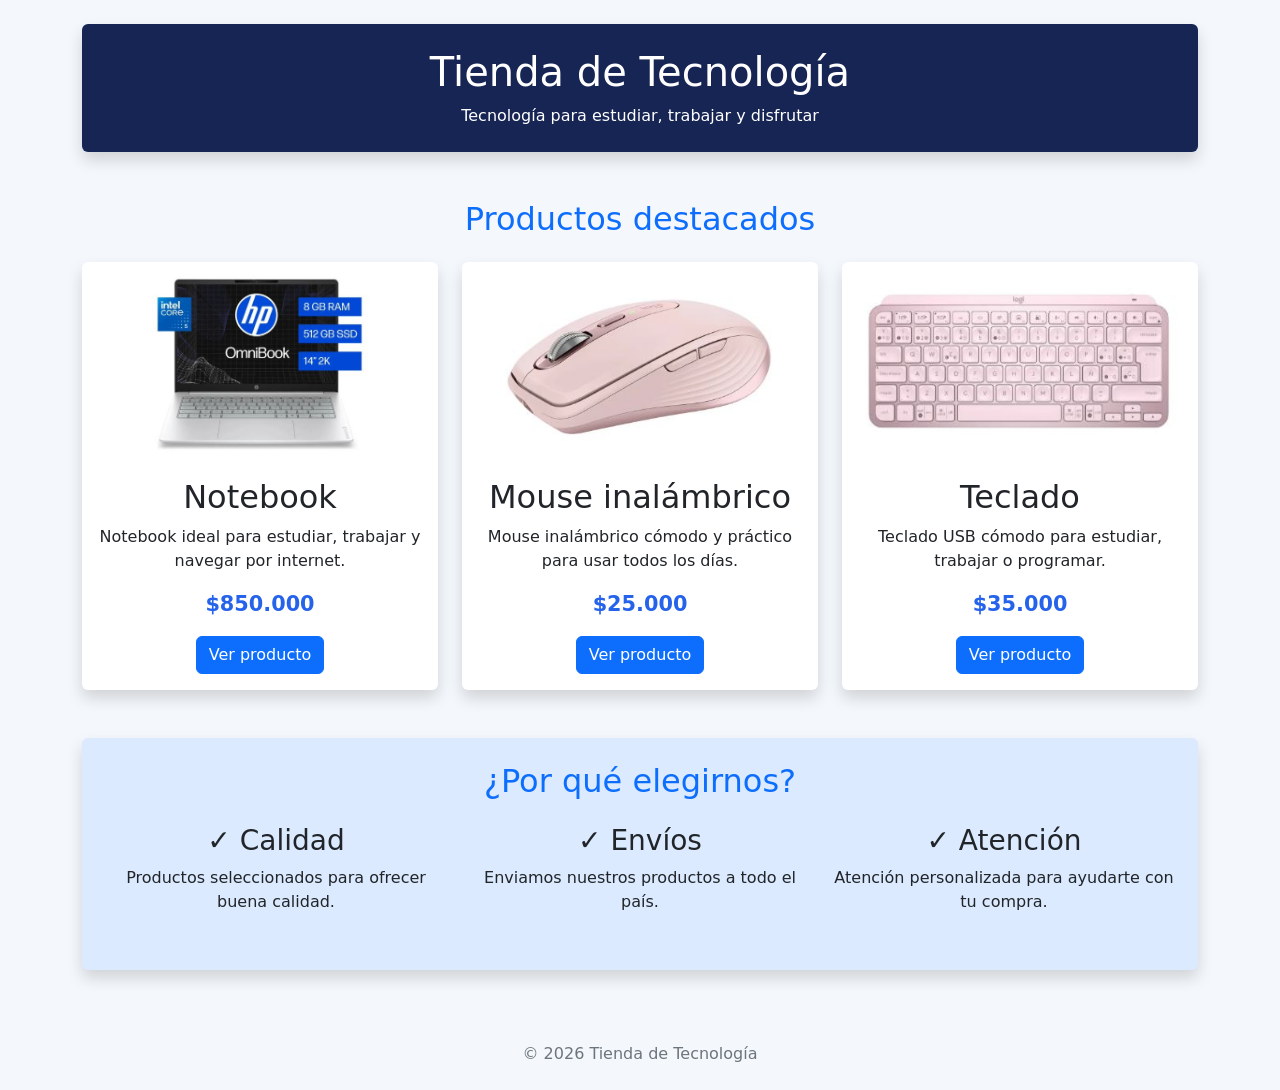
==== index.html @ 1e8025f2 "Actualizo diseño y productos" ====
<!doctype html>
<html lang="es">

<head>
  <meta charset="utf-8">
  <meta name="viewport" content="width=device-width, initial-scale=1">

  <title>Tienda de Tecnología</title>

  <!-- Bootstrap -->
  <link
    href="https://cdn.jsdelivr.net/npm/bootstrap@5.3.8/dist/css/bootstrap.min.css"
    rel="stylesheet"
    integrity="sha384-sRIl4kxILFvY47J16cr9ZwB07vP4J8+LH7qKQnuqkuIAvNWLzeN8tE5YBujZqJLB"
    crossorigin="anonymous"
  >

  <style>
    /* Fondo general */
    body {
      background-color: #f4f7fb;
    }

    /* Encabezado */
    .encabezado {
      background-color: #172554;
    }

    /* Tarjetas */
    .card {
      border: none;
      transition: transform 0.2s;
    }

    .card:hover {
      transform: translateY(-5px);
    }

    /* Imágenes */
    .card-img-top {
      height: 200px;
      object-fit: contain;
      padding: 10px;
    }

    /* Precios */
    .precio {
      color: #2563eb;
      font-size: 1.3rem;
      font-weight: bold;
    }

    /* Sección de beneficios */
    .beneficios {
      background-color: #dbeafe;
    }
  </style>
</head>

<body>

  <!-- ENCABEZADO -->
  <div class="container mt-4">
    <header class="encabezado text-white text-center py-4 rounded shadow">

      <h1>Tienda de Tecnología</h1>

      <p class="mb-0">
        Tecnología para estudiar, trabajar y disfrutar
      </p>

    </header>
  </div>


  <!-- PRODUCTOS -->
  <div class="container">

    <h2 class="text-center text-primary mt-5 mb-4">
      Productos destacados
    </h2>

    <div class="row g-4 mb-5">

      <!-- PRODUCTO 1 -->
      <div class="col-sm-12 col-md-4">

        <div class="card shadow h-100">

          <img
            src="./img/notebook.JPG"
            class="card-img-top"
            alt="Notebook"
          >

          <div class="card-body d-flex flex-column">

            <h2 class="card-title text-center">
              Notebook
            </h2>

            <p class="card-text text-center">
              Notebook ideal para estudiar, trabajar y navegar por internet.
            </p>

            <p class="precio text-center">
              $850.000
            </p>

            <div class="text-center mt-auto">
              <button class="btn btn-primary">
                Ver producto
              </button>
            </div>

          </div>
        </div>

      </div>


      <!-- PRODUCTO 2 -->
      <div class="col-sm-12 col-md-4">

        <div class="card shadow h-100">

          <img
            src="./img/mouse.JPG"
            class="card-img-top"
            alt="Mouse inalámbrico"
          >

          <div class="card-body d-flex flex-column">

            <h2 class="card-title text-center">
              Mouse inalámbrico
            </h2>

            <p class="card-text text-center">
              Mouse inalámbrico cómodo y práctico para usar todos los días.
            </p>

            <p class="precio text-center">
              $25.000
            </p>

            <div class="text-center mt-auto">
              <button class="btn btn-primary">
                Ver producto
              </button>
            </div>

          </div>
        </div>

      </div>


      <!-- PRODUCTO 3 -->
      <div class="col-sm-12 col-md-4">

        <div class="card shadow h-100">

          <img
            src="./img/teclado.JPG"
            class="card-img-top"
            alt="Teclado"
          >

          <div class="card-body d-flex flex-column">

            <h2 class="card-title text-center">
              Teclado
            </h2>

            <p class="card-text text-center">
              Teclado USB cómodo para estudiar, trabajar o programar.
            </p>

            <p class="precio text-center">
              $35.000
            </p>

            <div class="text-center mt-auto">
              <button class="btn btn-primary">
                Ver producto
              </button>
            </div>

          </div>
        </div>

      </div>

    </div>


    <!-- BENEFICIOS -->
    <section class="beneficios rounded shadow p-4 mb-5">

      <h2 class="text-center text-primary mb-4">
        ¿Por qué elegirnos?
      </h2>

      <div class="row text-center">

        <div class="col-md-4 mb-3">

          <h3>✓ Calidad</h3>

          <p>
            Productos seleccionados para ofrecer buena calidad.
          </p>

        </div>


        <div class="col-md-4 mb-3">

          <h3>✓ Envíos</h3>

          <p>
            Enviamos nuestros productos a todo el país.
          </p>

        </div>


        <div class="col-md-4 mb-3">

          <h3>✓ Atención</h3>

          <p>
            Atención personalizada para ayudarte con tu compra.
          </p>

        </div>

      </div>

    </section>


    <!-- PIE DE PÁGINA -->
    <footer class="text-center text-secondary py-4">

      <p class="mb-0">
        © 2026 Tienda de Tecnología
      </p>

    </footer>

  </div>


  <!-- Bootstrap JavaScript -->
  <script
    src="https://cdn.jsdelivr.net/npm/bootstrap@5.3.8/dist/js/bootstrap.bundle.min.js"
    integrity="sha384-FKyoEForCGlyvwxH9JcYn3nv7wiPvz6cQbITxI"
    crossorigin="anonymous"
  ></script>

</body>

</html>
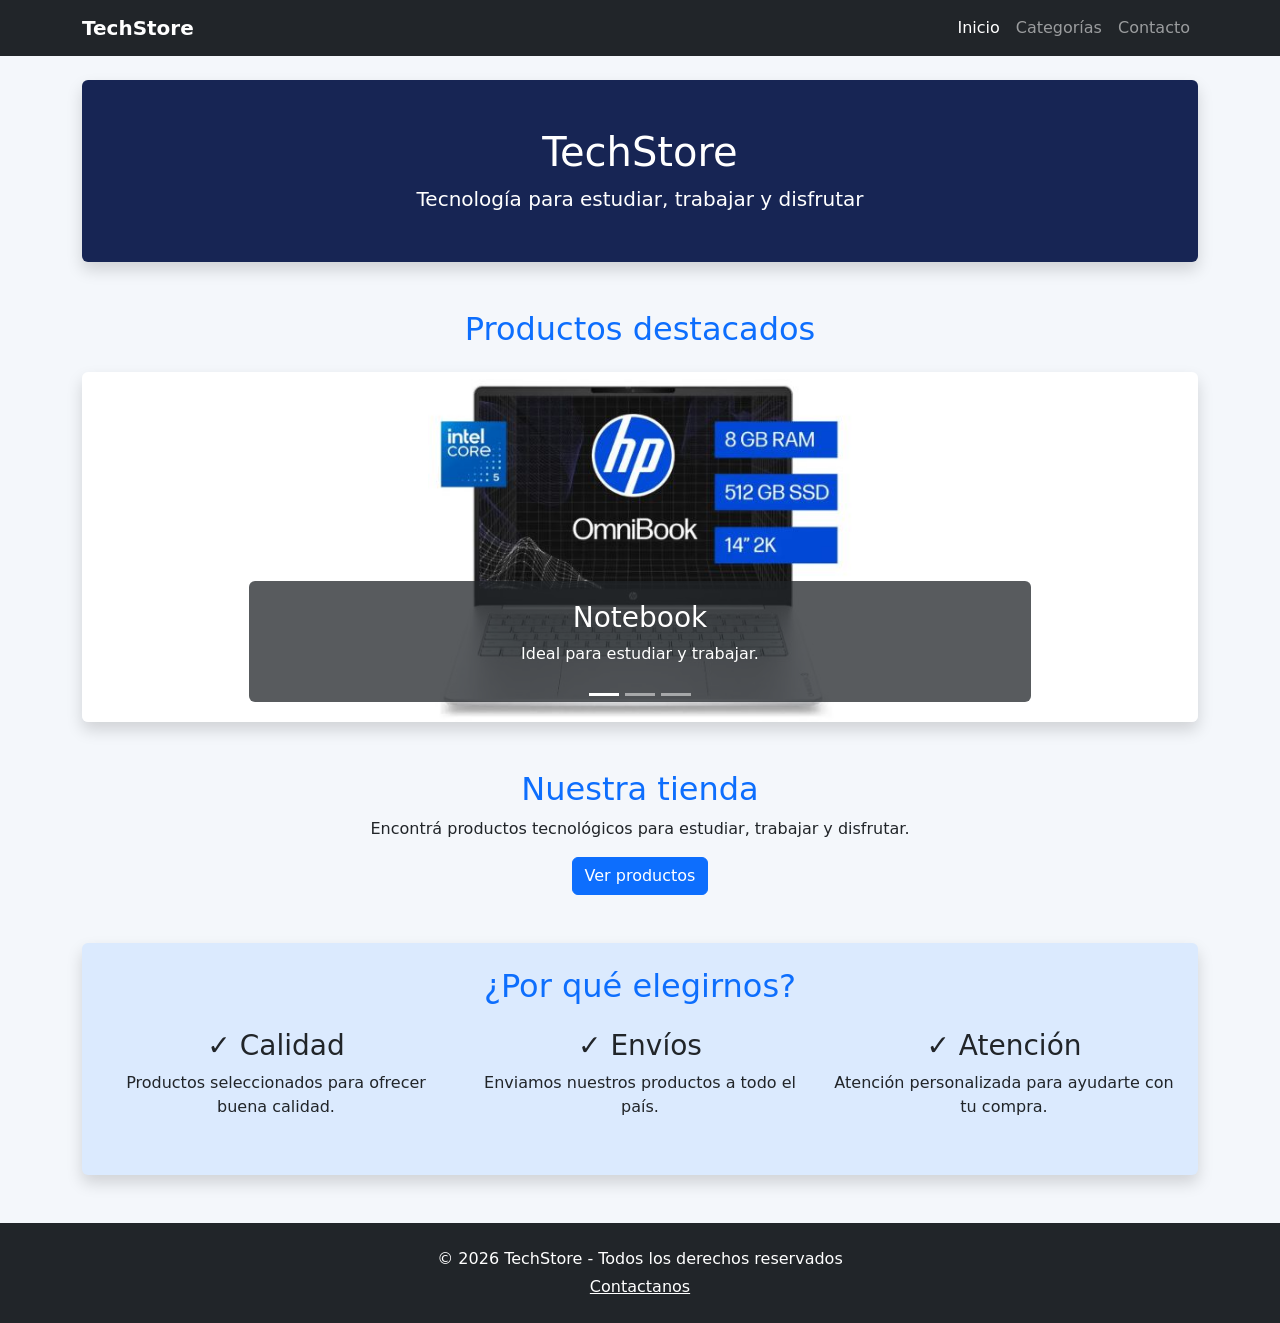
==== commit 61530fde: "Agrego paginas y funcionalidades Bootstrap" ====
--- a/index.html
+++ b/index.html
@@ -11,22 +11,17 @@
   <link
     href="https://cdn.jsdelivr.net/npm/bootstrap@5.3.8/dist/css/bootstrap.min.css"
     rel="stylesheet"
-    integrity="sha384-sRIl4kxILFvY47J16cr9ZwB07vP4J8+LH7qKQnuqkuIAvNWLzeN8tE5YBujZqJLB"
-    crossorigin="anonymous"
   >
 
   <style>
-    /* Fondo general */
     body {
       background-color: #f4f7fb;
     }
 
-    /* Encabezado */
     .encabezado {
       background-color: #172554;
     }
 
-    /* Tarjetas */
     .card {
       border: none;
       transition: transform 0.2s;
@@ -36,166 +31,259 @@
       transform: translateY(-5px);
     }
 
-    /* Imágenes */
     .card-img-top {
       height: 200px;
       object-fit: contain;
       padding: 10px;
     }
 
-    /* Precios */
     .precio {
       color: #2563eb;
       font-size: 1.3rem;
       font-weight: bold;
     }
 
-    /* Sección de beneficios */
     .beneficios {
       background-color: #dbeafe;
     }
+
+    .carousel-item img {
+      height: 350px;
+      object-fit: contain;
+      background-color: white;
+    }
   </style>
 </head>
 
 <body>
 
+  <!-- MENÚ DE NAVEGACIÓN -->
+  <nav class="navbar navbar-expand-lg navbar-dark bg-dark">
+    <div class="container">
+
+      <a class="navbar-brand fw-bold" href="index.html">
+        TechStore
+      </a>
+
+      <button
+        class="navbar-toggler"
+        type="button"
+        data-bs-toggle="collapse"
+        data-bs-target="#menu"
+        aria-controls="menu"
+        aria-expanded="false"
+        aria-label="Abrir menú"
+      >
+        <span class="navbar-toggler-icon"></span>
+      </button>
+
+      <div class="collapse navbar-collapse" id="menu">
+
+        <ul class="navbar-nav ms-auto">
+
+          <li class="nav-item">
+            <a class="nav-link active" href="index.html">
+              Inicio
+            </a>
+          </li>
+
+          <li class="nav-item">
+            <a class="nav-link" href="categorias.html">
+              Categorías
+            </a>
+          </li>
+
+          <li class="nav-item">
+            <a class="nav-link" href="contacto.html">
+              Contacto
+            </a>
+          </li>
+
+        </ul>
+
+      </div>
+    </div>
+  </nav>
+
+
   <!-- ENCABEZADO -->
   <div class="container mt-4">
-    <header class="encabezado text-white text-center py-4 rounded shadow">
-
-      <h1>Tienda de Tecnología</h1>
-
-      <p class="mb-0">
+
+    <header class="encabezado text-white text-center py-5 rounded shadow">
+
+      <h1>TechStore</h1>
+
+      <p class="mb-0 fs-5">
         Tecnología para estudiar, trabajar y disfrutar
       </p>
 
     </header>
+
   </div>
 
 
-  <!-- PRODUCTOS -->
-  <div class="container">
-
-    <h2 class="text-center text-primary mt-5 mb-4">
+  <!-- CARRUSEL -->
+  <div class="container mt-5">
+
+    <h2 class="text-center text-primary mb-4">
       Productos destacados
     </h2>
 
-    <div class="row g-4 mb-5">
-
-      <!-- PRODUCTO 1 -->
-      <div class="col-sm-12 col-md-4">
-
-        <div class="card shadow h-100">
+    <div
+      id="productosCarrusel"
+      class="carousel slide shadow rounded overflow-hidden"
+      data-bs-ride="carousel"
+    >
+
+      <!-- INDICADORES -->
+      <div class="carousel-indicators">
+
+        <button
+          type="button"
+          data-bs-target="#productosCarrusel"
+          data-bs-slide-to="0"
+          class="active"
+          aria-current="true"
+          aria-label="Producto 1"
+        ></button>
+
+        <button
+          type="button"
+          data-bs-target="#productosCarrusel"
+          data-bs-slide-to="1"
+          aria-label="Producto 2"
+        ></button>
+
+        <button
+          type="button"
+          data-bs-target="#productosCarrusel"
+          data-bs-slide-to="2"
+          aria-label="Producto 3"
+        ></button>
+
+      </div>
+
+
+      <!-- PRODUCTOS DEL CARRUSEL -->
+      <div class="carousel-inner">
+
+        <div class="carousel-item active">
 
           <img
             src="./img/notebook.JPG"
-            class="card-img-top"
+            class="d-block w-100"
             alt="Notebook"
           >
 
-          <div class="card-body d-flex flex-column">
-
-            <h2 class="card-title text-center">
-              Notebook
-            </h2>
-
-            <p class="card-text text-center">
-              Notebook ideal para estudiar, trabajar y navegar por internet.
-            </p>
-
-            <p class="precio text-center">
-              $850.000
-            </p>
-
-            <div class="text-center mt-auto">
-              <button class="btn btn-primary">
-                Ver producto
-              </button>
-            </div>
-
+          <div class="carousel-caption d-none d-md-block bg-dark bg-opacity-75 rounded">
+            <h3>Notebook</h3>
+            <p>Ideal para estudiar y trabajar.</p>
           </div>
-        </div>
-
-      </div>
-
-
-      <!-- PRODUCTO 2 -->
-      <div class="col-sm-12 col-md-4">
-
-        <div class="card shadow h-100">
+
+        </div>
+
+
+        <div class="carousel-item">
 
           <img
             src="./img/mouse.JPG"
-            class="card-img-top"
+            class="d-block w-100"
             alt="Mouse inalámbrico"
           >
 
-          <div class="card-body d-flex flex-column">
-
-            <h2 class="card-title text-center">
-              Mouse inalámbrico
-            </h2>
-
-            <p class="card-text text-center">
-              Mouse inalámbrico cómodo y práctico para usar todos los días.
-            </p>
-
-            <p class="precio text-center">
-              $25.000
-            </p>
-
-            <div class="text-center mt-auto">
-              <button class="btn btn-primary">
-                Ver producto
-              </button>
-            </div>
-
+          <div class="carousel-caption d-none d-md-block bg-dark bg-opacity-75 rounded">
+            <h3>Mouse inalámbrico</h3>
+            <p>Comodidad para todos los días.</p>
           </div>
-        </div>
-
-      </div>
-
-
-      <!-- PRODUCTO 3 -->
-      <div class="col-sm-12 col-md-4">
-
-        <div class="card shadow h-100">
+
+        </div>
+
+
+        <div class="carousel-item">
 
           <img
             src="./img/teclado.JPG"
-            class="card-img-top"
+            class="d-block w-100"
             alt="Teclado"
           >
 
-          <div class="card-body d-flex flex-column">
-
-            <h2 class="card-title text-center">
-              Teclado
-            </h2>
-
-            <p class="card-text text-center">
-              Teclado USB cómodo para estudiar, trabajar o programar.
-            </p>
-
-            <p class="precio text-center">
-              $35.000
-            </p>
-
-            <div class="text-center mt-auto">
-              <button class="btn btn-primary">
-                Ver producto
-              </button>
-            </div>
-
+          <div class="carousel-caption d-none d-md-block bg-dark bg-opacity-75 rounded">
+            <h3>Teclado</h3>
+            <p>Perfecto para estudiar, trabajar y programar.</p>
           </div>
+
         </div>
 
       </div>
 
+
+      <!-- BOTÓN ANTERIOR -->
+      <button
+        class="carousel-control-prev"
+        type="button"
+        data-bs-target="#productosCarrusel"
+        data-bs-slide="prev"
+      >
+
+        <span class="carousel-control-prev-icon"></span>
+
+        <span class="visually-hidden">
+          Anterior
+        </span>
+
+      </button>
+
+
+      <!-- BOTÓN SIGUIENTE -->
+      <button
+        class="carousel-control-next"
+        type="button"
+        data-bs-target="#productosCarrusel"
+        data-bs-slide="next"
+      >
+
+        <span class="carousel-control-next-icon"></span>
+
+        <span class="visually-hidden">
+          Siguiente
+        </span>
+
+      </button>
+
     </div>
 
-
-    <!-- BENEFICIOS -->
+  </div>
+
+
+  <!-- PRESENTACIÓN -->
+  <div class="container mt-5">
+
+    <div class="text-center">
+
+      <h2 class="text-primary">
+        Nuestra tienda
+      </h2>
+
+      <p>
+        Encontrá productos tecnológicos para estudiar,
+        trabajar y disfrutar.
+      </p>
+
+      <a
+        href="categorias.html"
+        class="btn btn-primary"
+      >
+        Ver productos
+      </a>
+
+    </div>
+
+  </div>
+
+
+  <!-- BENEFICIOS -->
+  <div class="container mt-5">
+
     <section class="beneficios rounded shadow p-4 mb-5">
 
       <h2 class="text-center text-primary mb-4">
@@ -240,24 +328,28 @@
 
     </section>
 
-
-    <!-- PIE DE PÁGINA -->
-    <footer class="text-center text-secondary py-4">
-
-      <p class="mb-0">
-        © 2026 Tienda de Tecnología
-      </p>
-
-    </footer>
-
   </div>
+
+
+  <!-- FOOTER -->
+  <footer class="bg-dark text-white text-center py-4">
+
+    <p class="mb-1">
+      © 2026 TechStore - Todos los derechos reservados
+    </p>
+
+    <p class="mb-0">
+      <a href="contacto.html" class="text-white">
+        Contactanos
+      </a>
+    </p>
+
+  </footer>
 
 
   <!-- Bootstrap JavaScript -->
   <script
     src="https://cdn.jsdelivr.net/npm/bootstrap@5.3.8/dist/js/bootstrap.bundle.min.js"
-    integrity="sha384-FKyoEForCGlyvwxH9JcYn3nv7wiPvz6cQbITxI"
-    crossorigin="anonymous"
   ></script>
 
 </body>
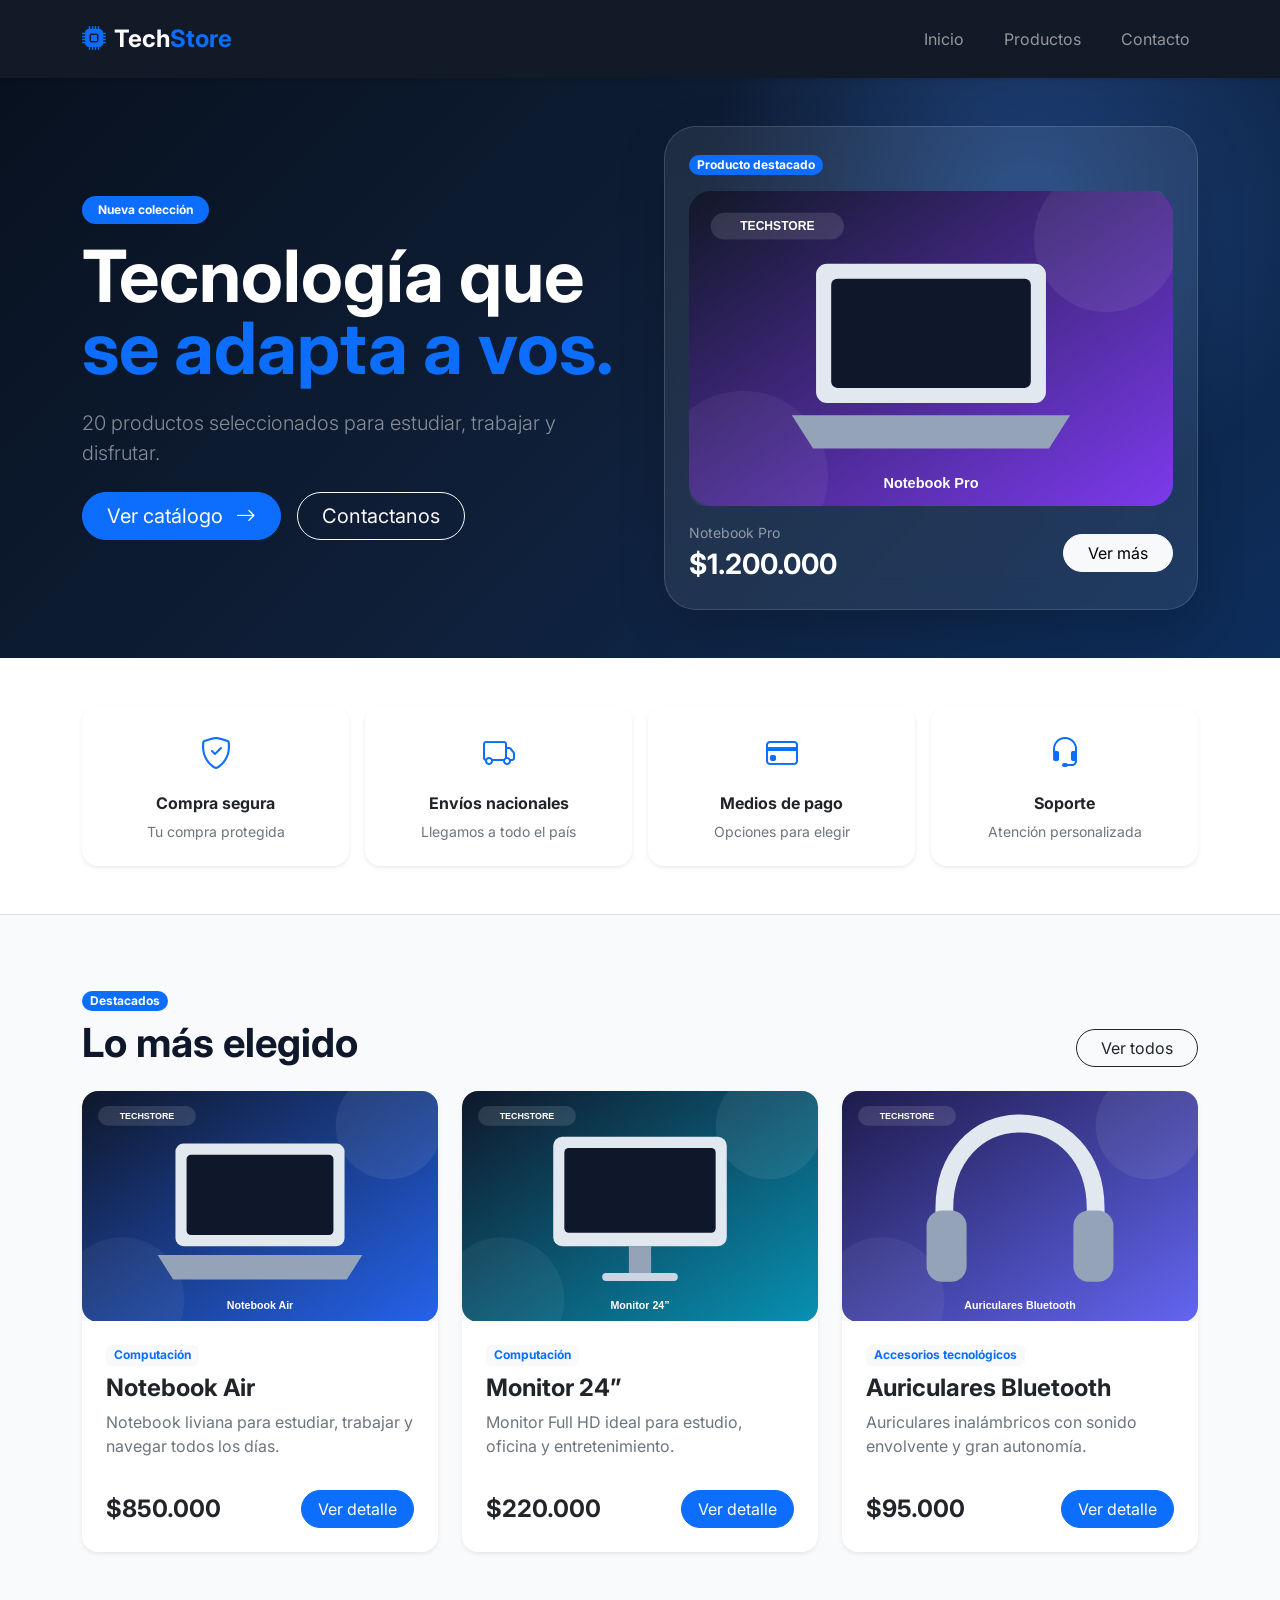
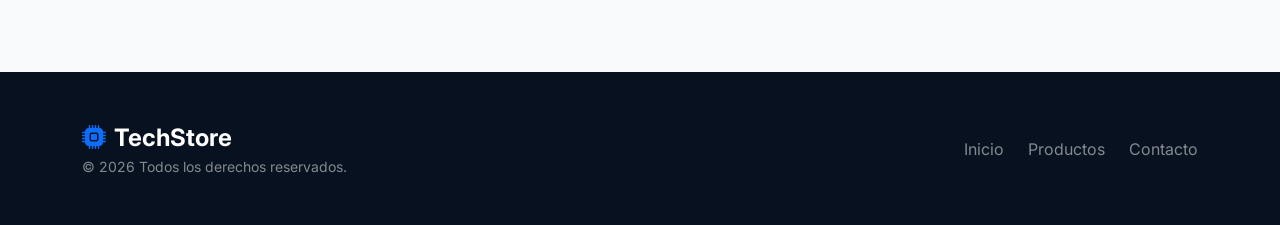
==== commit 2e715cc6: "refactor: modificación completa de estetica" ====
--- a/index.html
+++ b/index.html
@@ -1,357 +1,154 @@
 <!doctype html>
 <html lang="es">
+<head>
+<meta charset="utf-8">
+<meta name="viewport" content="width=device-width, initial-scale=1">
+<title>TechStore - Inicio</title>
 
-<head>
-  <meta charset="utf-8">
-  <meta name="viewport" content="width=device-width, initial-scale=1">
+<link href="https://cdn.jsdelivr.net/npm/bootstrap@5.3.8/dist/css/bootstrap.min.css" rel="stylesheet">
+<link rel="stylesheet" href="https://cdn.jsdelivr.net/npm/bootstrap-icons@1.11.3/font/bootstrap-icons.min.css">
+<link rel="preconnect" href="https://fonts.googleapis.com">
+<link rel="preconnect" href="https://fonts.gstatic.com" crossorigin>
+<link href="https://fonts.googleapis.com/css2?family=Inter:wght@400;500;600;700;800&display=swap" rel="stylesheet">
+<link rel="stylesheet" href="styles.css">
 
-  <title>Tienda de Tecnología</title>
-
-  <!-- Bootstrap -->
-  <link
-    href="https://cdn.jsdelivr.net/npm/bootstrap@5.3.8/dist/css/bootstrap.min.css"
-    rel="stylesheet"
-  >
-
-  <style>
-    body {
-      background-color: #f4f7fb;
-    }
-
-    .encabezado {
-      background-color: #172554;
-    }
-
-    .card {
-      border: none;
-      transition: transform 0.2s;
-    }
-
-    .card:hover {
-      transform: translateY(-5px);
-    }
-
-    .card-img-top {
-      height: 200px;
-      object-fit: contain;
-      padding: 10px;
-    }
-
-    .precio {
-      color: #2563eb;
-      font-size: 1.3rem;
-      font-weight: bold;
-    }
-
-    .beneficios {
-      background-color: #dbeafe;
-    }
-
-    .carousel-item img {
-      height: 350px;
-      object-fit: contain;
-      background-color: white;
-    }
-  </style>
 </head>
-
 <body>
 
-  <!-- MENÚ DE NAVEGACIÓN -->
-  <nav class="navbar navbar-expand-lg navbar-dark bg-dark">
-    <div class="container">
+<nav class="navbar navbar-expand-lg navbar-dark navbar-tech py-3 sticky-top shadow-sm">
+  <div class="container">
+    <a class="navbar-brand fw-bold fs-4" href="index.html"><i class="bi bi-cpu-fill me-2 text-primary"></i>Tech<span class="text-primary">Store</span></a>
+    <button class="navbar-toggler" type="button" data-bs-toggle="collapse" data-bs-target="#menu"><span class="navbar-toggler-icon"></span></button>
+    <div class="collapse navbar-collapse" id="menu">
+      <ul class="navbar-nav ms-auto align-items-lg-center gap-lg-4">
+        <li class="nav-item"><a class="nav-link" href="index.html">Inicio</a></li>
+        <li class="nav-item"><a class="nav-link" href="categorias.html">Productos</a></li>
+        <li class="nav-item"><a class="nav-link" href="contacto.html">Contacto</a></li>
+      </ul>
+    </div>
+  </div>
+</nav>
 
-      <a class="navbar-brand fw-bold" href="index.html">
-        TechStore
-      </a>
-
-      <button
-        class="navbar-toggler"
-        type="button"
-        data-bs-toggle="collapse"
-        data-bs-target="#menu"
-        aria-controls="menu"
-        aria-expanded="false"
-        aria-label="Abrir menú"
-      >
-        <span class="navbar-toggler-icon"></span>
-      </button>
-
-      <div class="collapse navbar-collapse" id="menu">
-
-        <ul class="navbar-nav ms-auto">
-
-          <li class="nav-item">
-            <a class="nav-link active" href="index.html">
-              Inicio
-            </a>
-          </li>
-
-          <li class="nav-item">
-            <a class="nav-link" href="categorias.html">
-              Categorías
-            </a>
-          </li>
-
-          <li class="nav-item">
-            <a class="nav-link" href="contacto.html">
-              Contacto
-            </a>
-          </li>
-
-        </ul>
-
+<header class="hero-tech text-white d-flex align-items-center">
+  <div class="container py-5">
+    <div class="row align-items-center g-5">
+      <div class="col-lg-6">
+        <span class="badge text-bg-primary rounded-pill px-3 py-2 mb-3">Nueva colección</span>
+        <h1 class="display-2 fw-bold lh-1 mb-4">Tecnología que <span class="text-primary">se adapta a vos.</span></h1>
+        <p class="lead text-white-50 mb-4">20 productos seleccionados para estudiar, trabajar y disfrutar.</p>
+        <div class="d-flex flex-wrap gap-3">
+          <a href="categorias.html" class="btn btn-primary btn-lg rounded-pill px-4">Ver catálogo <i class="bi bi-arrow-right ms-2"></i></a>
+          <a href="contacto.html" class="btn btn-outline-light btn-lg rounded-pill px-4">Contactanos</a>
+        </div>
+      </div>
+      <div class="col-lg-6">
+        <div class="hero-product rounded-5 p-4 shadow-lg">
+          <span class="badge text-bg-primary rounded-pill mb-3">Producto destacado</span>
+          <img src="./img/notebook-pro.svg" class="img-fluid rounded-4" alt="Notebook Pro">
+          <div class="d-flex justify-content-between align-items-center mt-3">
+            <div>
+              <div class="text-white-50 small">Notebook Pro</div>
+              <div class="fs-3 fw-bold">$1.200.000</div>
+            </div>
+            <a href="categorias.html" class="btn btn-light rounded-pill px-4">Ver más</a>
+          </div>
+        </div>
       </div>
     </div>
-  </nav>
+  </div>
+</header>
+
+<main>
+<section class="bg-white py-5 border-bottom">
+  <div class="container">
+    <div class="row g-3 text-center">
+      <div class="col-6 col-lg-3"><div class="card border-0 shadow-sm rounded-4 h-100"><div class="card-body py-4"><i class="bi bi-shield-check fs-2 text-primary"></i><h2 class="h6 fw-bold mt-3">Compra segura</h2><p class="small text-secondary mb-0">Tu compra protegida</p></div></div></div>
+      <div class="col-6 col-lg-3"><div class="card border-0 shadow-sm rounded-4 h-100"><div class="card-body py-4"><i class="bi bi-truck fs-2 text-primary"></i><h2 class="h6 fw-bold mt-3">Envíos nacionales</h2><p class="small text-secondary mb-0">Llegamos a todo el país</p></div></div></div>
+      <div class="col-6 col-lg-3"><div class="card border-0 shadow-sm rounded-4 h-100"><div class="card-body py-4"><i class="bi bi-credit-card fs-2 text-primary"></i><h2 class="h6 fw-bold mt-3">Medios de pago</h2><p class="small text-secondary mb-0">Opciones para elegir</p></div></div></div>
+      <div class="col-6 col-lg-3"><div class="card border-0 shadow-sm rounded-4 h-100"><div class="card-body py-4"><i class="bi bi-headset fs-2 text-primary"></i><h2 class="h6 fw-bold mt-3">Soporte</h2><p class="small text-secondary mb-0">Atención personalizada</p></div></div></div>
+    </div>
+  </div>
+</section>
+
+<section class="py-5">
+  <div class="container py-4">
+    <div class="d-flex justify-content-between align-items-end flex-wrap gap-3 mb-4">
+      <div><span class="badge text-bg-primary rounded-pill mb-2">Destacados</span><h2 class="display-6 fw-bold mb-0">Lo más elegido</h2></div>
+      <a href="categorias.html" class="btn btn-outline-dark rounded-pill px-4">Ver todos</a>
+    </div>
+    <div class="row g-4">
+      
+<div class="col-md-6 col-xl-4">
+  <article class="card product-card h-100 border-0 shadow-sm rounded-4 overflow-hidden">
+    <img src="./img/notebook-air.svg" class="card-img-top bg-light" alt="Notebook Air">
+    <div class="card-body d-flex flex-column p-4">
+      <span class="badge text-bg-light text-primary align-self-start mb-2">Computación</span>
+      <h3 class="h4 fw-bold">Notebook Air</h3>
+      <p class="text-secondary">Notebook liviana para estudiar, trabajar y navegar todos los días.</p>
+      <div class="d-flex justify-content-between align-items-center mt-auto pt-3">
+        <span class="fs-4 fw-bold">$850.000</span>
+        <button class="btn btn-primary rounded-pill px-3"
+          data-bs-toggle="modal" data-bs-target="#modal-notebook-air">
+          Ver detalle
+        </button>
+      </div>
+    </div>
+  </article>
+</div>
+<div class="col-md-6 col-xl-4">
+  <article class="card product-card h-100 border-0 shadow-sm rounded-4 overflow-hidden">
+    <img src="./img/monitor-24.svg" class="card-img-top bg-light" alt="Monitor 24”">
+    <div class="card-body d-flex flex-column p-4">
+      <span class="badge text-bg-light text-primary align-self-start mb-2">Computación</span>
+      <h3 class="h4 fw-bold">Monitor 24”</h3>
+      <p class="text-secondary">Monitor Full HD ideal para estudio, oficina y entretenimiento.</p>
+      <div class="d-flex justify-content-between align-items-center mt-auto pt-3">
+        <span class="fs-4 fw-bold">$220.000</span>
+        <button class="btn btn-primary rounded-pill px-3"
+          data-bs-toggle="modal" data-bs-target="#modal-monitor-24">
+          Ver detalle
+        </button>
+      </div>
+    </div>
+  </article>
+</div>
+<div class="col-md-6 col-xl-4">
+  <article class="card product-card h-100 border-0 shadow-sm rounded-4 overflow-hidden">
+    <img src="./img/headphones-bt.svg" class="card-img-top bg-light" alt="Auriculares Bluetooth">
+    <div class="card-body d-flex flex-column p-4">
+      <span class="badge text-bg-light text-primary align-self-start mb-2">Accesorios tecnológicos</span>
+      <h3 class="h4 fw-bold">Auriculares Bluetooth</h3>
+      <p class="text-secondary">Auriculares inalámbricos con sonido envolvente y gran autonomía.</p>
+      <div class="d-flex justify-content-between align-items-center mt-auto pt-3">
+        <span class="fs-4 fw-bold">$95.000</span>
+        <button class="btn btn-primary rounded-pill px-3"
+          data-bs-toggle="modal" data-bs-target="#modal-auriculares-bluetooth">
+          Ver detalle
+        </button>
+      </div>
+    </div>
+  </article>
+</div>
+    </div>
+  </div>
+</section>
+</main>
 
 
-  <!-- ENCABEZADO -->
-  <div class="container mt-4">
+<footer class="text-white py-5 mt-5">
+  <div class="container d-flex flex-column flex-md-row justify-content-between align-items-md-center gap-3">
+    <div>
+      <div class="fw-bold fs-4"><i class="bi bi-cpu-fill me-2 text-primary"></i>TechStore</div>
+      <div class="text-white-50 small">© 2026 Todos los derechos reservados.</div>
+    </div>
+    <div class="d-flex gap-4">
+      <a href="index.html" class="text-white-50 text-decoration-none">Inicio</a>
+      <a href="categorias.html" class="text-white-50 text-decoration-none">Productos</a>
+      <a href="contacto.html" class="text-white-50 text-decoration-none">Contacto</a>
+    </div>
+  </div>
+</footer>
 
-    <header class="encabezado text-white text-center py-5 rounded shadow">
-
-      <h1>TechStore</h1>
-
-      <p class="mb-0 fs-5">
-        Tecnología para estudiar, trabajar y disfrutar
-      </p>
-
-    </header>
-
-  </div>
-
-
-  <!-- CARRUSEL -->
-  <div class="container mt-5">
-
-    <h2 class="text-center text-primary mb-4">
-      Productos destacados
-    </h2>
-
-    <div
-      id="productosCarrusel"
-      class="carousel slide shadow rounded overflow-hidden"
-      data-bs-ride="carousel"
-    >
-
-      <!-- INDICADORES -->
-      <div class="carousel-indicators">
-
-        <button
-          type="button"
-          data-bs-target="#productosCarrusel"
-          data-bs-slide-to="0"
-          class="active"
-          aria-current="true"
-          aria-label="Producto 1"
-        ></button>
-
-        <button
-          type="button"
-          data-bs-target="#productosCarrusel"
-          data-bs-slide-to="1"
-          aria-label="Producto 2"
-        ></button>
-
-        <button
-          type="button"
-          data-bs-target="#productosCarrusel"
-          data-bs-slide-to="2"
-          aria-label="Producto 3"
-        ></button>
-
-      </div>
-
-
-      <!-- PRODUCTOS DEL CARRUSEL -->
-      <div class="carousel-inner">
-
-        <div class="carousel-item active">
-
-          <img
-            src="./img/notebook.JPG"
-            class="d-block w-100"
-            alt="Notebook"
-          >
-
-          <div class="carousel-caption d-none d-md-block bg-dark bg-opacity-75 rounded">
-            <h3>Notebook</h3>
-            <p>Ideal para estudiar y trabajar.</p>
-          </div>
-
-        </div>
-
-
-        <div class="carousel-item">
-
-          <img
-            src="./img/mouse.JPG"
-            class="d-block w-100"
-            alt="Mouse inalámbrico"
-          >
-
-          <div class="carousel-caption d-none d-md-block bg-dark bg-opacity-75 rounded">
-            <h3>Mouse inalámbrico</h3>
-            <p>Comodidad para todos los días.</p>
-          </div>
-
-        </div>
-
-
-        <div class="carousel-item">
-
-          <img
-            src="./img/teclado.JPG"
-            class="d-block w-100"
-            alt="Teclado"
-          >
-
-          <div class="carousel-caption d-none d-md-block bg-dark bg-opacity-75 rounded">
-            <h3>Teclado</h3>
-            <p>Perfecto para estudiar, trabajar y programar.</p>
-          </div>
-
-        </div>
-
-      </div>
-
-
-      <!-- BOTÓN ANTERIOR -->
-      <button
-        class="carousel-control-prev"
-        type="button"
-        data-bs-target="#productosCarrusel"
-        data-bs-slide="prev"
-      >
-
-        <span class="carousel-control-prev-icon"></span>
-
-        <span class="visually-hidden">
-          Anterior
-        </span>
-
-      </button>
-
-
-      <!-- BOTÓN SIGUIENTE -->
-      <button
-        class="carousel-control-next"
-        type="button"
-        data-bs-target="#productosCarrusel"
-        data-bs-slide="next"
-      >
-
-        <span class="carousel-control-next-icon"></span>
-
-        <span class="visually-hidden">
-          Siguiente
-        </span>
-
-      </button>
-
-    </div>
-
-  </div>
-
-
-  <!-- PRESENTACIÓN -->
-  <div class="container mt-5">
-
-    <div class="text-center">
-
-      <h2 class="text-primary">
-        Nuestra tienda
-      </h2>
-
-      <p>
-        Encontrá productos tecnológicos para estudiar,
-        trabajar y disfrutar.
-      </p>
-
-      <a
-        href="categorias.html"
-        class="btn btn-primary"
-      >
-        Ver productos
-      </a>
-
-    </div>
-
-  </div>
-
-
-  <!-- BENEFICIOS -->
-  <div class="container mt-5">
-
-    <section class="beneficios rounded shadow p-4 mb-5">
-
-      <h2 class="text-center text-primary mb-4">
-        ¿Por qué elegirnos?
-      </h2>
-
-      <div class="row text-center">
-
-        <div class="col-md-4 mb-3">
-
-          <h3>✓ Calidad</h3>
-
-          <p>
-            Productos seleccionados para ofrecer buena calidad.
-          </p>
-
-        </div>
-
-
-        <div class="col-md-4 mb-3">
-
-          <h3>✓ Envíos</h3>
-
-          <p>
-            Enviamos nuestros productos a todo el país.
-          </p>
-
-        </div>
-
-
-        <div class="col-md-4 mb-3">
-
-          <h3>✓ Atención</h3>
-
-          <p>
-            Atención personalizada para ayudarte con tu compra.
-          </p>
-
-        </div>
-
-      </div>
-
-    </section>
-
-  </div>
-
-
-  <!-- FOOTER -->
-  <footer class="bg-dark text-white text-center py-4">
-
-    <p class="mb-1">
-      © 2026 TechStore - Todos los derechos reservados
-    </p>
-
-    <p class="mb-0">
-      <a href="contacto.html" class="text-white">
-        Contactanos
-      </a>
-    </p>
-
-  </footer>
-
-
-  <!-- Bootstrap JavaScript -->
-  <script
-    src="https://cdn.jsdelivr.net/npm/bootstrap@5.3.8/dist/js/bootstrap.bundle.min.js"
-  ></script>
-
+<script src="https://cdn.jsdelivr.net/npm/bootstrap@5.3.8/dist/js/bootstrap.bundle.min.js"></script>
 </body>
-
 </html>
--- a/styles.css
+++ b/styles.css
@@ -0,0 +1,59 @@
+
+:root{
+  --ts-dark:#0b1220;
+  --ts-blue:#2563eb;
+  --ts-text:#0f172a;
+}
+
+*{font-family:"Inter",sans-serif}
+body{background:#f8fafc;color:var(--ts-text)}
+
+.navbar-tech{
+  background:rgba(11,18,32,.97);
+  backdrop-filter:blur(12px);
+}
+
+.hero-tech{
+  min-height:560px;
+  background:
+    radial-gradient(circle at 80% 20%,rgba(59,130,246,.35),transparent 28%),
+    linear-gradient(135deg,#08111f,#0f1f38 50%,#0d2d5b);
+}
+
+.hero-product{
+  background:rgba(255,255,255,.08);
+  border:1px solid rgba(255,255,255,.14);
+  backdrop-filter:blur(16px);
+}
+
+.catalog-hero,.contact-hero{
+  background:
+    radial-gradient(circle at 90% 20%,rgba(59,130,246,.35),transparent 30%),
+    linear-gradient(135deg,#08111f,#102747);
+}
+
+.product-card{
+  transition:transform .25s ease,box-shadow .25s ease;
+}
+
+.product-card:hover{
+  transform:translateY(-7px);
+  box-shadow:0 1.5rem 3rem rgba(15,23,42,.13)!important;
+}
+
+.product-card img{
+  height:230px;
+  object-fit:cover;
+}
+
+.modal-product-img{
+  width:100%;
+  max-height:350px;
+  object-fit:cover;
+}
+
+.contact-panel{
+  background:linear-gradient(160deg,#0b1220,#15386c);
+}
+
+footer{background:#08111f}
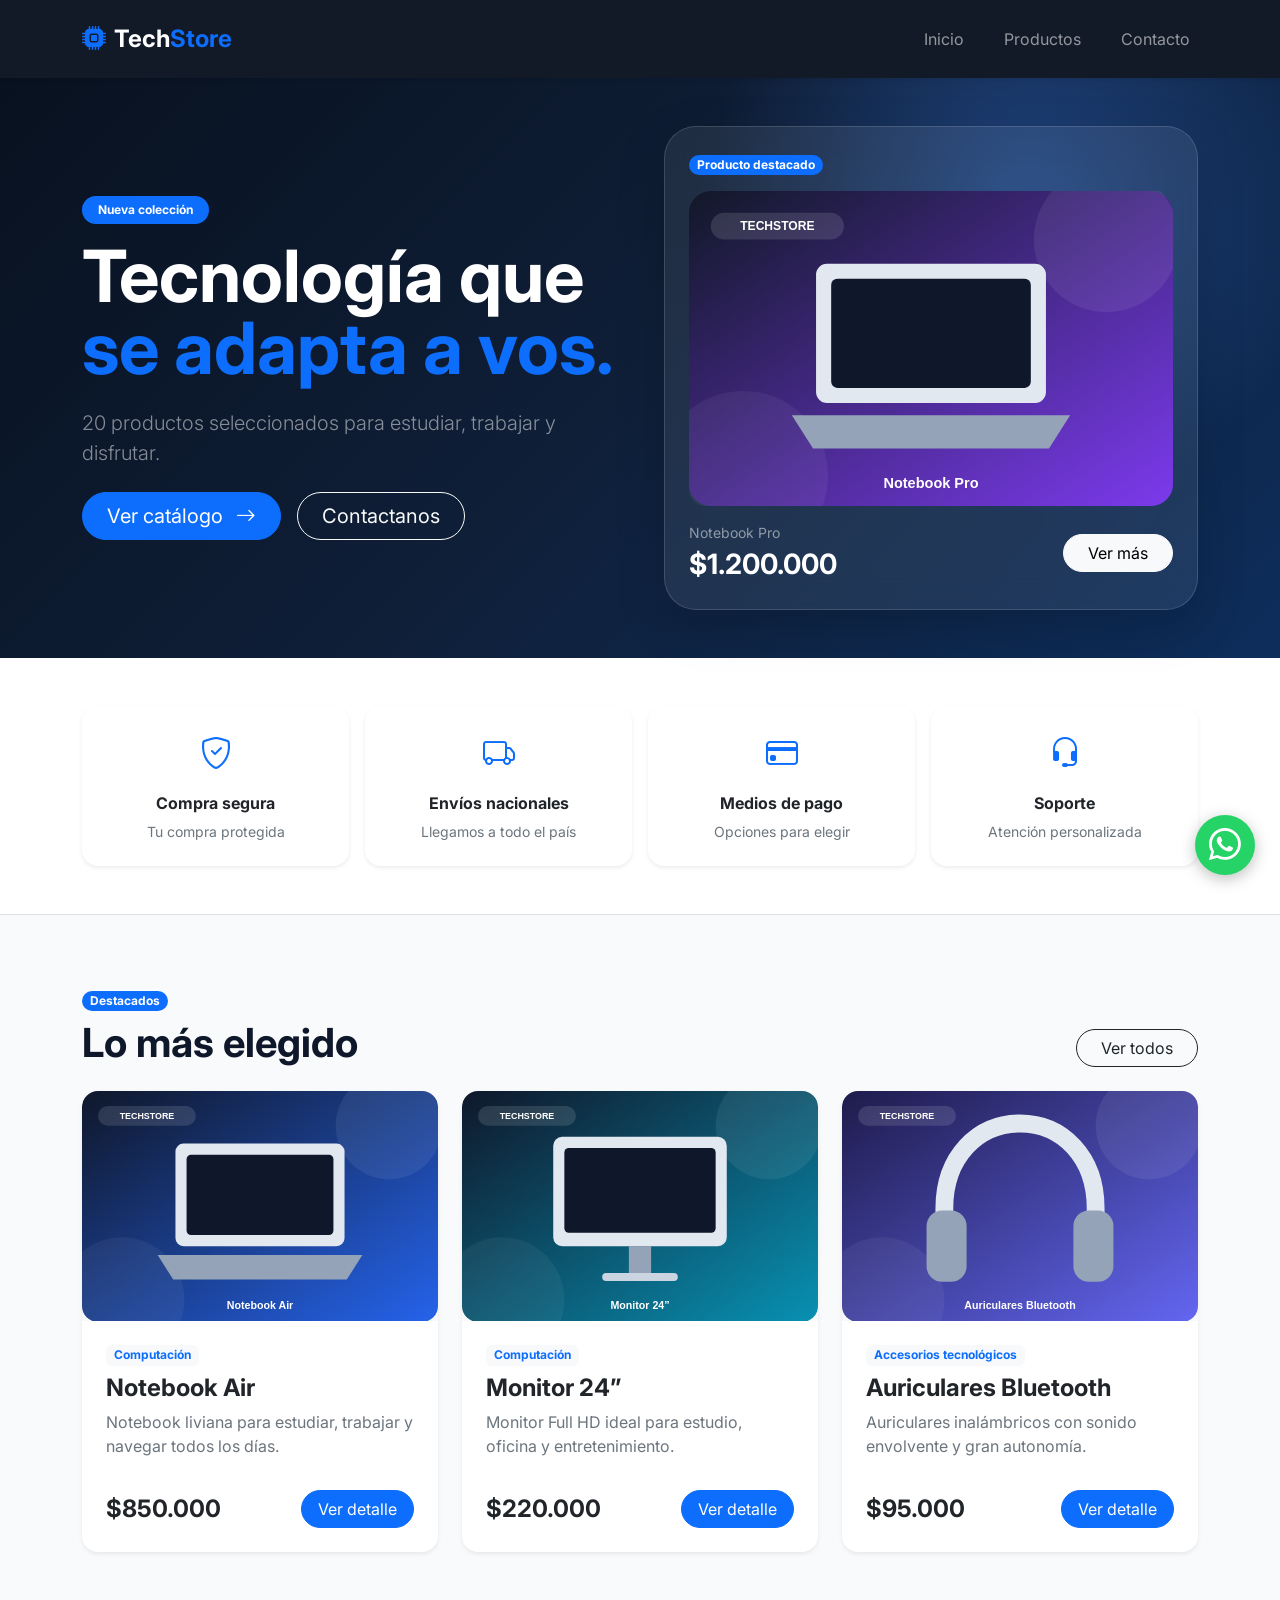
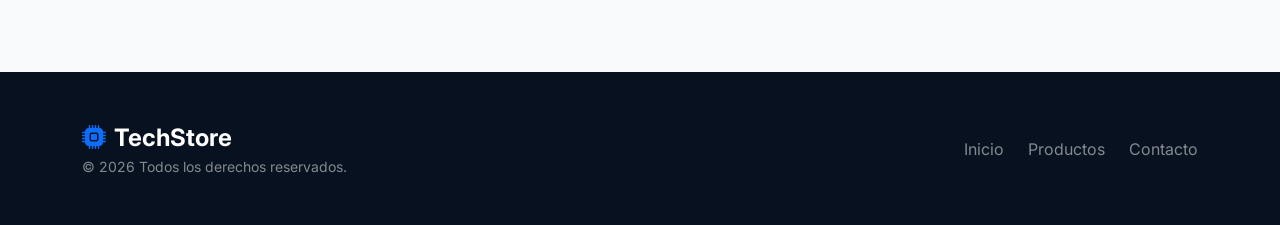
==== commit 4e296d47: "feat: icono de wsp fixed y favicon" ====
--- a/index.html
+++ b/index.html
@@ -4,6 +4,7 @@
 <meta charset="utf-8">
 <meta name="viewport" content="width=device-width, initial-scale=1">
 <title>TechStore - Inicio</title>
+<link rel="icon" type="image/png" href="./img/favicon.png">
 
 <link href="https://cdn.jsdelivr.net/npm/bootstrap@5.3.8/dist/css/bootstrap.min.css" rel="stylesheet">
 <link rel="stylesheet" href="https://cdn.jsdelivr.net/npm/bootstrap-icons@1.11.3/font/bootstrap-icons.min.css">
@@ -149,6 +150,14 @@
   </div>
 </footer>
 
+<a href="http://wa.me/5491112345678"
+class="whatsapp"
+target="_blank"
+rel="noopener noreferrer"
+aria-label="Contactar por Whatsapp"
+>
+<i class="bi bi-whatsapp"></i>
+</a>
 <script src="https://cdn.jsdelivr.net/npm/bootstrap@5.3.8/dist/js/bootstrap.bundle.min.js"></script>
 </body>
 </html>
--- a/styles.css
+++ b/styles.css
@@ -57,3 +57,27 @@
 }
 
 footer{background:#08111f}
+
+.whatsapp{
+  position: fixed;
+  right: 25px;
+  bottom: 25px;
+  width: 60px;
+  height: 60px;
+  display: flex;
+  justify-content: center;
+  align-items: center;
+  background-color: #25d366;
+  color: white;
+  font-size: 2rem;
+  border-radius: 50%;
+  text-decoration: none;
+  box-shadow: 0 4px 15px rgba(0, 0, 0, 0.25);
+  z-index: 1000;
+  transition: transform 0.25;
+}
+
+.whatsapp:hover{
+  color: white;
+  transform: scale(1.1);
+}
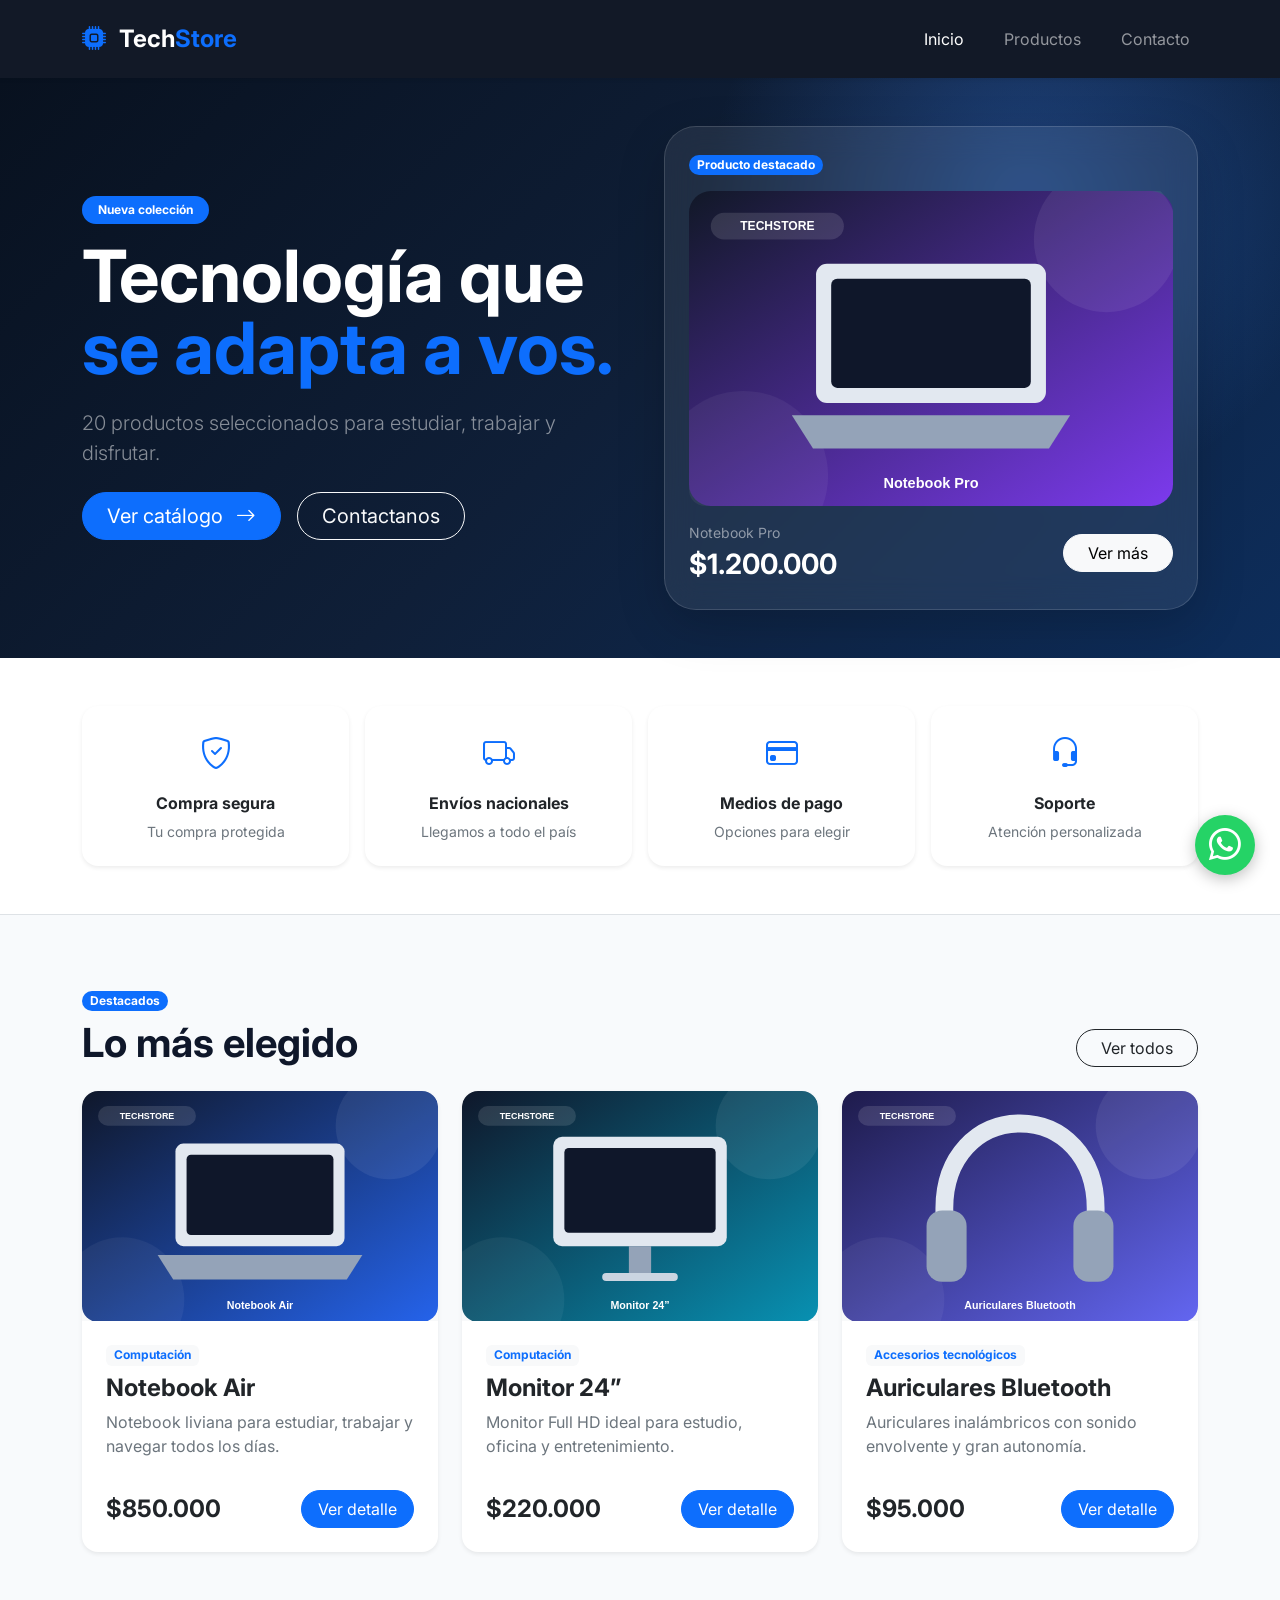
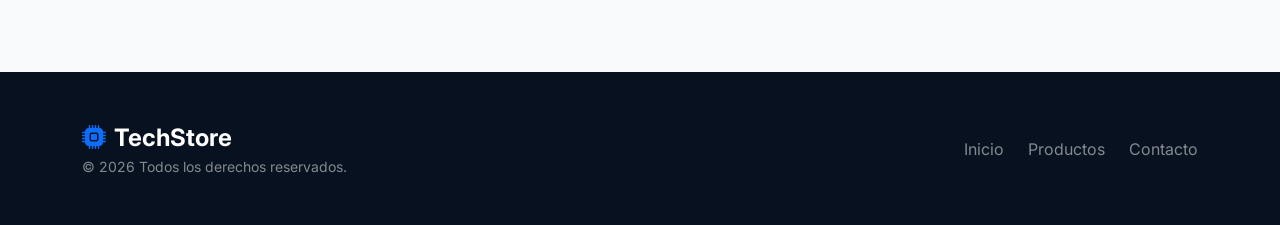
==== commit a27f4eb3: "refactor: mejoras en la estructura HTML y la accesibilidad (menu de navegacion, iconos)" ====
--- a/index.html
+++ b/index.html
@@ -1,163 +1,344 @@
 <!doctype html>
 <html lang="es">
-<head>
-<meta charset="utf-8">
-<meta name="viewport" content="width=device-width, initial-scale=1">
-<title>TechStore - Inicio</title>
-<link rel="icon" type="image/png" href="./img/favicon.png">
-
-<link href="https://cdn.jsdelivr.net/npm/bootstrap@5.3.8/dist/css/bootstrap.min.css" rel="stylesheet">
-<link rel="stylesheet" href="https://cdn.jsdelivr.net/npm/bootstrap-icons@1.11.3/font/bootstrap-icons.min.css">
-<link rel="preconnect" href="https://fonts.googleapis.com">
-<link rel="preconnect" href="https://fonts.gstatic.com" crossorigin>
-<link href="https://fonts.googleapis.com/css2?family=Inter:wght@400;500;600;700;800&display=swap" rel="stylesheet">
-<link rel="stylesheet" href="styles.css">
-
-</head>
-<body>
-
-<nav class="navbar navbar-expand-lg navbar-dark navbar-tech py-3 sticky-top shadow-sm">
-  <div class="container">
-    <a class="navbar-brand fw-bold fs-4" href="index.html"><i class="bi bi-cpu-fill me-2 text-primary"></i>Tech<span class="text-primary">Store</span></a>
-    <button class="navbar-toggler" type="button" data-bs-toggle="collapse" data-bs-target="#menu"><span class="navbar-toggler-icon"></span></button>
-    <div class="collapse navbar-collapse" id="menu">
-      <ul class="navbar-nav ms-auto align-items-lg-center gap-lg-4">
-        <li class="nav-item"><a class="nav-link" href="index.html">Inicio</a></li>
-        <li class="nav-item"><a class="nav-link" href="categorias.html">Productos</a></li>
-        <li class="nav-item"><a class="nav-link" href="contacto.html">Contacto</a></li>
-      </ul>
-    </div>
-  </div>
-</nav>
-
-<header class="hero-tech text-white d-flex align-items-center">
-  <div class="container py-5">
-    <div class="row align-items-center g-5">
-      <div class="col-lg-6">
-        <span class="badge text-bg-primary rounded-pill px-3 py-2 mb-3">Nueva colección</span>
-        <h1 class="display-2 fw-bold lh-1 mb-4">Tecnología que <span class="text-primary">se adapta a vos.</span></h1>
-        <p class="lead text-white-50 mb-4">20 productos seleccionados para estudiar, trabajar y disfrutar.</p>
-        <div class="d-flex flex-wrap gap-3">
-          <a href="categorias.html" class="btn btn-primary btn-lg rounded-pill px-4">Ver catálogo <i class="bi bi-arrow-right ms-2"></i></a>
-          <a href="contacto.html" class="btn btn-outline-light btn-lg rounded-pill px-4">Contactanos</a>
+  <head>
+    <meta charset="utf-8" />
+    <meta name="viewport" content="width=device-width, initial-scale=1" />
+    <title>TechStore - Inicio</title>
+    <link rel="icon" type="image/png" href="./img/favicon.png" />
+
+    <link
+      href="https://cdn.jsdelivr.net/npm/bootstrap@5.3.8/dist/css/bootstrap.min.css"
+      rel="stylesheet"
+    />
+    <link
+      rel="stylesheet"
+      href="https://cdn.jsdelivr.net/npm/bootstrap-icons@1.11.3/font/bootstrap-icons.min.css"
+    />
+    <link rel="preconnect" href="https://fonts.googleapis.com" />
+    <link rel="preconnect" href="https://fonts.gstatic.com" crossorigin />
+    <link
+      href="https://fonts.googleapis.com/css2?family=Inter:wght@400;500;600;700;800&display=swap"
+      rel="stylesheet"
+    />
+    <link rel="stylesheet" href="styles.css" />
+  </head>
+  <body>
+    <header class="sticky-top">
+      <nav
+        class="navbar navbar-expand-lg navbar-dark navbar-tech py-3 shadow-sm"
+        aria-label="Menu principal"
+      >
+        <div class="container">
+          <a class="navbar-brand fw-bold fs-4" href="index.html"
+            ><i class="bi bi-cpu-fill me-2 text-primary" aria-hidden="true"></i>
+            Tech<span class="text-primary">Store</span></a
+          >
+          <button
+            class="navbar-toggler"
+            type="button"
+            data-bs-toggle="collapse"
+            data-bs-target="#menu"
+            aria-controls="menu"
+            aria-expanded="false"
+            aria-label="Abrir o cerrar menú principal"
+          >
+            <span class="navbar-toggler-icon"></span>
+          </button>
+          <div class="collapse navbar-collapse" id="menu">
+            <ul class="navbar-nav ms-auto align-items-lg-center gap-lg-4">
+              <li class="nav-item">
+                <a class="nav-link active" href="index.html">Inicio</a>
+              </li>
+              <li class="nav-item">
+                <a class="nav-link" href="categorias.html">Productos</a>
+              </li>
+              <li class="nav-item">
+                <a class="nav-link" href="contacto.html">Contacto</a>
+              </li>
+            </ul>
+          </div>
+        </div>
+      </nav>
+    </header>
+
+    <main>
+      <section class="hero-tech text-white d-flex align-items-center">
+        <div class="container py-5">
+          <div class="row align-items-center g-5">
+            <div class="col-lg-6">
+              <span class="badge text-bg-primary rounded-pill px-3 py-2 mb-3"
+                >Nueva colección</span
+              >
+              <h1 class="display-2 fw-bold lh-1 mb-4">
+                Tecnología que
+                <span class="text-primary">se adapta a vos.</span>
+              </h1>
+              <p class="lead text-white-50 mb-4">
+                20 productos seleccionados para estudiar, trabajar y disfrutar.
+              </p>
+              <div class="d-flex flex-wrap gap-3">
+                <a
+                  href="categorias.html"
+                  class="btn btn-primary btn-lg rounded-pill px-4"
+                  >Ver catálogo
+                  <i class="bi bi-arrow-right ms-2" aria-hidden="true"></i
+                ></a>
+                <a
+                  href="contacto.html"
+                  class="btn btn-outline-light btn-lg rounded-pill px-4"
+                  >Contactanos</a
+                >
+              </div>
+            </div>
+            <div class="col-lg-6">
+              <div class="hero-product rounded-5 p-4 shadow-lg">
+                <span class="badge text-bg-primary rounded-pill mb-3"
+                  >Producto destacado</span
+                >
+                <img
+                  src="./img/notebook-pro.svg"
+                  class="img-fluid rounded-4"
+                  alt="Notebook Pro"
+                />
+                <div
+                  class="d-flex justify-content-between align-items-center mt-3"
+                >
+                  <div>
+                    <div class="text-white-50 small">Notebook Pro</div>
+                    <div class="fs-3 fw-bold">$1.200.000</div>
+                  </div>
+                  <a
+                    href="categorias.html"
+                    class="btn btn-light rounded-pill px-4"
+                    >Ver más</a
+                  >
+                </div>
+              </div>
+            </div>
+          </div>
+        </div>
+      </section>
+
+      <section class="bg-white py-5 border-bottom">
+        <div class="container">
+          <div class="row g-3 text-center">
+            <div class="col-6 col-lg-3">
+              <div class="card border-0 shadow-sm rounded-4 h-100">
+                <div class="card-body py-4">
+                  <i
+                    class="bi bi-shield-check fs-2 text-primary"
+                    aria-hidden="true"
+                  ></i>
+                  <h2 class="h6 fw-bold mt-3">Compra segura</h2>
+                  <p class="small text-secondary mb-0">Tu compra protegida</p>
+                </div>
+              </div>
+            </div>
+            <div class="col-6 col-lg-3">
+              <div class="card border-0 shadow-sm rounded-4 h-100">
+                <div class="card-body py-4">
+                  <i
+                    class="bi bi-truck fs-2 text-primary"
+                    aria-hidden="true"
+                  ></i>
+                  <h2 class="h6 fw-bold mt-3">Envíos nacionales</h2>
+                  <p class="small text-secondary mb-0">
+                    Llegamos a todo el país
+                  </p>
+                </div>
+              </div>
+            </div>
+            <div class="col-6 col-lg-3">
+              <div class="card border-0 shadow-sm rounded-4 h-100">
+                <div class="card-body py-4">
+                  <i
+                    class="bi bi-credit-card fs-2 text-primary"
+                    aria-hidden="true"
+                  ></i>
+                  <h2 class="h6 fw-bold mt-3">Medios de pago</h2>
+                  <p class="small text-secondary mb-0">Opciones para elegir</p>
+                </div>
+              </div>
+            </div>
+            <div class="col-6 col-lg-3">
+              <div class="card border-0 shadow-sm rounded-4 h-100">
+                <div class="card-body py-4">
+                  <i
+                    class="bi bi-headset fs-2 text-primary"
+                    aria-hidden="true"
+                  ></i>
+                  <h2 class="h6 fw-bold mt-3">Soporte</h2>
+                  <p class="small text-secondary mb-0">
+                    Atención personalizada
+                  </p>
+                </div>
+              </div>
+            </div>
+          </div>
+        </div>
+      </section>
+
+      <section class="py-5">
+        <div class="container py-4">
+          <div
+            class="d-flex justify-content-between align-items-end flex-wrap gap-3 mb-4"
+          >
+            <div>
+              <span class="badge text-bg-primary rounded-pill mb-2"
+                >Destacados</span
+              >
+              <h2 class="display-6 fw-bold mb-0">Lo más elegido</h2>
+            </div>
+            <a
+              href="categorias.html"
+              class="btn btn-outline-dark rounded-pill px-4"
+              >Ver todos</a
+            >
+          </div>
+          <div class="row g-4">
+            <div class="col-md-6 col-xl-4">
+              <article
+                class="card product-card h-100 border-0 shadow-sm rounded-4 overflow-hidden"
+              >
+                <img
+                  src="./img/notebook-air.svg"
+                  class="card-img-top bg-light"
+                  alt="Notebook Air"
+                />
+                <div class="card-body d-flex flex-column p-4">
+                  <span
+                    class="badge text-bg-light text-primary align-self-start mb-2"
+                    >Computación</span
+                  >
+                  <h3 class="h4 fw-bold">Notebook Air</h3>
+                  <p class="text-secondary">
+                    Notebook liviana para estudiar, trabajar y navegar todos los
+                    días.
+                  </p>
+                  <div
+                    class="d-flex justify-content-between align-items-center mt-auto pt-3"
+                  >
+                    <span class="fs-4 fw-bold">$850.000</span>
+                    <button
+                      class="btn btn-primary rounded-pill px-3"
+                      data-bs-toggle="modal"
+                      data-bs-target="#modal-notebook-air"
+                    >
+                      Ver detalle
+                    </button>
+                  </div>
+                </div>
+              </article>
+            </div>
+            <div class="col-md-6 col-xl-4">
+              <article
+                class="card product-card h-100 border-0 shadow-sm rounded-4 overflow-hidden"
+              >
+                <img
+                  src="./img/monitor-24.svg"
+                  class="card-img-top bg-light"
+                  alt="Monitor 24”"
+                />
+                <div class="card-body d-flex flex-column p-4">
+                  <span
+                    class="badge text-bg-light text-primary align-self-start mb-2"
+                    >Computación</span
+                  >
+                  <h3 class="h4 fw-bold">Monitor 24”</h3>
+                  <p class="text-secondary">
+                    Monitor Full HD ideal para estudio, oficina y
+                    entretenimiento.
+                  </p>
+                  <div
+                    class="d-flex justify-content-between align-items-center mt-auto pt-3"
+                  >
+                    <span class="fs-4 fw-bold">$220.000</span>
+                    <button
+                      class="btn btn-primary rounded-pill px-3"
+                      data-bs-toggle="modal"
+                      data-bs-target="#modal-monitor-24"
+                    >
+                      Ver detalle
+                    </button>
+                  </div>
+                </div>
+              </article>
+            </div>
+            <div class="col-md-6 col-xl-4">
+              <article
+                class="card product-card h-100 border-0 shadow-sm rounded-4 overflow-hidden"
+              >
+                <img
+                  src="./img/headphones-bt.svg"
+                  class="card-img-top bg-light"
+                  alt="Auriculares Bluetooth"
+                />
+                <div class="card-body d-flex flex-column p-4">
+                  <span
+                    class="badge text-bg-light text-primary align-self-start mb-2"
+                    >Accesorios tecnológicos</span
+                  >
+                  <h3 class="h4 fw-bold">Auriculares Bluetooth</h3>
+                  <p class="text-secondary">
+                    Auriculares inalámbricos con sonido envolvente y gran
+                    autonomía.
+                  </p>
+                  <div
+                    class="d-flex justify-content-between align-items-center mt-auto pt-3"
+                  >
+                    <span class="fs-4 fw-bold">$95.000</span>
+                    <button
+                      class="btn btn-primary rounded-pill px-3"
+                      data-bs-toggle="modal"
+                      data-bs-target="#modal-auriculares-bluetooth"
+                    >
+                      Ver detalle
+                    </button>
+                  </div>
+                </div>
+              </article>
+            </div>
+          </div>
+        </div>
+      </section>
+    </main>
+
+    <footer class="text-white py-5 mt-5">
+      <div
+        class="container d-flex flex-column flex-md-row justify-content-between align-items-md-center gap-3"
+      >
+        <div>
+          <div class="fw-bold fs-4">
+            <i class="bi bi-cpu-fill me-2 text-primary" aria-hidden="true"></i
+            >TechStore
+          </div>
+          <div class="text-white-50 small">
+            © 2026 Todos los derechos reservados.
+          </div>
+        </div>
+        <div class="d-flex gap-4">
+          <a href="index.html" class="text-white-50 text-decoration-none"
+            >Inicio</a
+          >
+          <a href="categorias.html" class="text-white-50 text-decoration-none"
+            >Productos</a
+          >
+          <a href="contacto.html" class="text-white-50 text-decoration-none"
+            >Contacto</a
+          >
         </div>
       </div>
-      <div class="col-lg-6">
-        <div class="hero-product rounded-5 p-4 shadow-lg">
-          <span class="badge text-bg-primary rounded-pill mb-3">Producto destacado</span>
-          <img src="./img/notebook-pro.svg" class="img-fluid rounded-4" alt="Notebook Pro">
-          <div class="d-flex justify-content-between align-items-center mt-3">
-            <div>
-              <div class="text-white-50 small">Notebook Pro</div>
-              <div class="fs-3 fw-bold">$1.200.000</div>
-            </div>
-            <a href="categorias.html" class="btn btn-light rounded-pill px-4">Ver más</a>
-          </div>
-        </div>
-      </div>
-    </div>
-  </div>
-</header>
-
-<main>
-<section class="bg-white py-5 border-bottom">
-  <div class="container">
-    <div class="row g-3 text-center">
-      <div class="col-6 col-lg-3"><div class="card border-0 shadow-sm rounded-4 h-100"><div class="card-body py-4"><i class="bi bi-shield-check fs-2 text-primary"></i><h2 class="h6 fw-bold mt-3">Compra segura</h2><p class="small text-secondary mb-0">Tu compra protegida</p></div></div></div>
-      <div class="col-6 col-lg-3"><div class="card border-0 shadow-sm rounded-4 h-100"><div class="card-body py-4"><i class="bi bi-truck fs-2 text-primary"></i><h2 class="h6 fw-bold mt-3">Envíos nacionales</h2><p class="small text-secondary mb-0">Llegamos a todo el país</p></div></div></div>
-      <div class="col-6 col-lg-3"><div class="card border-0 shadow-sm rounded-4 h-100"><div class="card-body py-4"><i class="bi bi-credit-card fs-2 text-primary"></i><h2 class="h6 fw-bold mt-3">Medios de pago</h2><p class="small text-secondary mb-0">Opciones para elegir</p></div></div></div>
-      <div class="col-6 col-lg-3"><div class="card border-0 shadow-sm rounded-4 h-100"><div class="card-body py-4"><i class="bi bi-headset fs-2 text-primary"></i><h2 class="h6 fw-bold mt-3">Soporte</h2><p class="small text-secondary mb-0">Atención personalizada</p></div></div></div>
-    </div>
-  </div>
-</section>
-
-<section class="py-5">
-  <div class="container py-4">
-    <div class="d-flex justify-content-between align-items-end flex-wrap gap-3 mb-4">
-      <div><span class="badge text-bg-primary rounded-pill mb-2">Destacados</span><h2 class="display-6 fw-bold mb-0">Lo más elegido</h2></div>
-      <a href="categorias.html" class="btn btn-outline-dark rounded-pill px-4">Ver todos</a>
-    </div>
-    <div class="row g-4">
-      
-<div class="col-md-6 col-xl-4">
-  <article class="card product-card h-100 border-0 shadow-sm rounded-4 overflow-hidden">
-    <img src="./img/notebook-air.svg" class="card-img-top bg-light" alt="Notebook Air">
-    <div class="card-body d-flex flex-column p-4">
-      <span class="badge text-bg-light text-primary align-self-start mb-2">Computación</span>
-      <h3 class="h4 fw-bold">Notebook Air</h3>
-      <p class="text-secondary">Notebook liviana para estudiar, trabajar y navegar todos los días.</p>
-      <div class="d-flex justify-content-between align-items-center mt-auto pt-3">
-        <span class="fs-4 fw-bold">$850.000</span>
-        <button class="btn btn-primary rounded-pill px-3"
-          data-bs-toggle="modal" data-bs-target="#modal-notebook-air">
-          Ver detalle
-        </button>
-      </div>
-    </div>
-  </article>
-</div>
-<div class="col-md-6 col-xl-4">
-  <article class="card product-card h-100 border-0 shadow-sm rounded-4 overflow-hidden">
-    <img src="./img/monitor-24.svg" class="card-img-top bg-light" alt="Monitor 24”">
-    <div class="card-body d-flex flex-column p-4">
-      <span class="badge text-bg-light text-primary align-self-start mb-2">Computación</span>
-      <h3 class="h4 fw-bold">Monitor 24”</h3>
-      <p class="text-secondary">Monitor Full HD ideal para estudio, oficina y entretenimiento.</p>
-      <div class="d-flex justify-content-between align-items-center mt-auto pt-3">
-        <span class="fs-4 fw-bold">$220.000</span>
-        <button class="btn btn-primary rounded-pill px-3"
-          data-bs-toggle="modal" data-bs-target="#modal-monitor-24">
-          Ver detalle
-        </button>
-      </div>
-    </div>
-  </article>
-</div>
-<div class="col-md-6 col-xl-4">
-  <article class="card product-card h-100 border-0 shadow-sm rounded-4 overflow-hidden">
-    <img src="./img/headphones-bt.svg" class="card-img-top bg-light" alt="Auriculares Bluetooth">
-    <div class="card-body d-flex flex-column p-4">
-      <span class="badge text-bg-light text-primary align-self-start mb-2">Accesorios tecnológicos</span>
-      <h3 class="h4 fw-bold">Auriculares Bluetooth</h3>
-      <p class="text-secondary">Auriculares inalámbricos con sonido envolvente y gran autonomía.</p>
-      <div class="d-flex justify-content-between align-items-center mt-auto pt-3">
-        <span class="fs-4 fw-bold">$95.000</span>
-        <button class="btn btn-primary rounded-pill px-3"
-          data-bs-toggle="modal" data-bs-target="#modal-auriculares-bluetooth">
-          Ver detalle
-        </button>
-      </div>
-    </div>
-  </article>
-</div>
-    </div>
-  </div>
-</section>
-</main>
-
-
-<footer class="text-white py-5 mt-5">
-  <div class="container d-flex flex-column flex-md-row justify-content-between align-items-md-center gap-3">
-    <div>
-      <div class="fw-bold fs-4"><i class="bi bi-cpu-fill me-2 text-primary"></i>TechStore</div>
-      <div class="text-white-50 small">© 2026 Todos los derechos reservados.</div>
-    </div>
-    <div class="d-flex gap-4">
-      <a href="index.html" class="text-white-50 text-decoration-none">Inicio</a>
-      <a href="categorias.html" class="text-white-50 text-decoration-none">Productos</a>
-      <a href="contacto.html" class="text-white-50 text-decoration-none">Contacto</a>
-    </div>
-  </div>
-</footer>
-
-<a href="http://wa.me/5491112345678"
-class="whatsapp"
-target="_blank"
-rel="noopener noreferrer"
-aria-label="Contactar por Whatsapp"
->
-<i class="bi bi-whatsapp"></i>
-</a>
-<script src="https://cdn.jsdelivr.net/npm/bootstrap@5.3.8/dist/js/bootstrap.bundle.min.js"></script>
-</body>
-</html>+    </footer>
+
+    <a
+      href="http://wa.me/5491112345678"
+      class="whatsapp"
+      target="_blank"
+      rel="noopener noreferrer"
+      aria-label="Contactar por Whatsapp"
+    >
+      <i class="bi bi-whatsapp" aria-hidden="true"></i>
+    </a>
+    <script src="https://cdn.jsdelivr.net/npm/bootstrap@5.3.8/dist/js/bootstrap.bundle.min.js"></script>
+  </body>
+</html>
--- a/styles.css
+++ b/styles.css
@@ -1,64 +1,81 @@
-
-:root{
-  --ts-dark:#0b1220;
-  --ts-blue:#2563eb;
-  --ts-text:#0f172a;
+:root {
+  --ts-dark: #0b1220;
+  --ts-blue: #2563eb;
+  --ts-text: #0f172a;
 }
 
-*{font-family:"Inter",sans-serif}
-body{background:#f8fafc;color:var(--ts-text)}
-
-.navbar-tech{
-  background:rgba(11,18,32,.97);
-  backdrop-filter:blur(12px);
+* {
+  font-family: "Inter", sans-serif;
+}
+body {
+  background: #f8fafc;
+  color: var(--ts-text);
 }
 
-.hero-tech{
-  min-height:560px;
-  background:
-    radial-gradient(circle at 80% 20%,rgba(59,130,246,.35),transparent 28%),
-    linear-gradient(135deg,#08111f,#0f1f38 50%,#0d2d5b);
+.navbar-tech {
+  background: rgba(11, 18, 32, 0.97);
+  backdrop-filter: blur(12px);
 }
 
-.hero-product{
-  background:rgba(255,255,255,.08);
-  border:1px solid rgba(255,255,255,.14);
-  backdrop-filter:blur(16px);
+.hero-tech {
+  min-height: 560px;
+  background:
+    radial-gradient(
+      circle at 80% 20%,
+      rgba(59, 130, 246, 0.35),
+      transparent 28%
+    ),
+    linear-gradient(135deg, #08111f, #0f1f38 50%, #0d2d5b);
 }
 
-.catalog-hero,.contact-hero{
-  background:
-    radial-gradient(circle at 90% 20%,rgba(59,130,246,.35),transparent 30%),
-    linear-gradient(135deg,#08111f,#102747);
+.hero-product {
+  background: rgba(255, 255, 255, 0.08);
+  border: 1px solid rgba(255, 255, 255, 0.14);
+  backdrop-filter: blur(16px);
 }
 
-.product-card{
-  transition:transform .25s ease,box-shadow .25s ease;
+.catalog-hero,
+.contact-hero {
+  background:
+    radial-gradient(
+      circle at 90% 20%,
+      rgba(59, 130, 246, 0.35),
+      transparent 30%
+    ),
+    linear-gradient(135deg, #08111f, #102747);
 }
 
-.product-card:hover{
-  transform:translateY(-7px);
-  box-shadow:0 1.5rem 3rem rgba(15,23,42,.13)!important;
+.product-card {
+  transition:
+    transform 0.25s ease,
+    box-shadow 0.25s ease;
 }
 
-.product-card img{
-  height:230px;
-  object-fit:cover;
+.product-card:hover {
+  transform: translateY(-7px);
+  box-shadow: 0 1.5rem 3rem rgba(15, 23, 42, 0.13) !important;
 }
 
-.modal-product-img{
-  width:100%;
-  max-height:350px;
-  object-fit:cover;
+.product-card img {
+  height: 230px;
+  object-fit: cover;
 }
 
-.contact-panel{
-  background:linear-gradient(160deg,#0b1220,#15386c);
+.modal-product-img {
+  width: 100%;
+  max-height: 350px;
+  object-fit: cover;
 }
 
-footer{background:#08111f}
+.contact-panel {
+  background: linear-gradient(160deg, #0b1220, #15386c);
+}
 
-.whatsapp{
+footer {
+  background: #08111f;
+}
+
+.whatsapp {
   position: fixed;
   right: 25px;
   bottom: 25px;
@@ -77,7 +94,7 @@
   transition: transform 0.25;
 }
 
-.whatsapp:hover{
+.whatsapp:hover {
   color: white;
   transform: scale(1.1);
-}+}
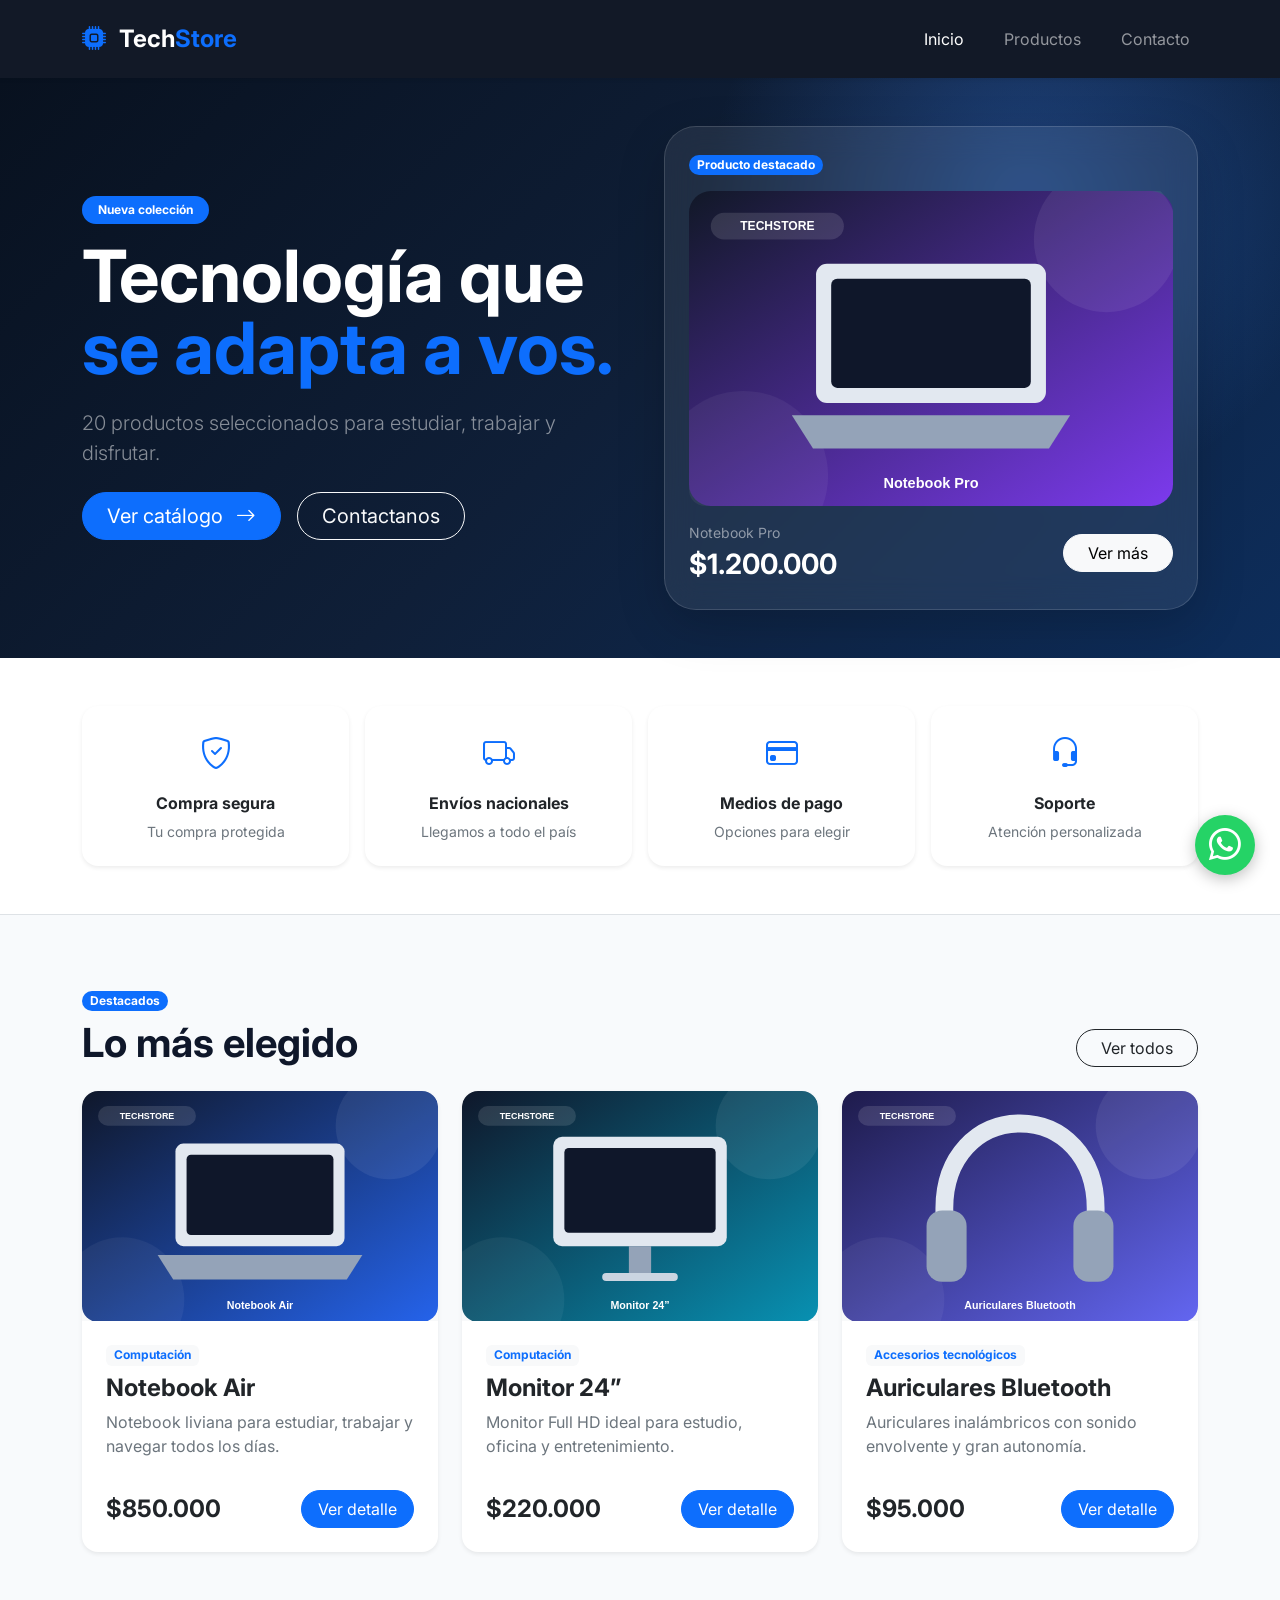
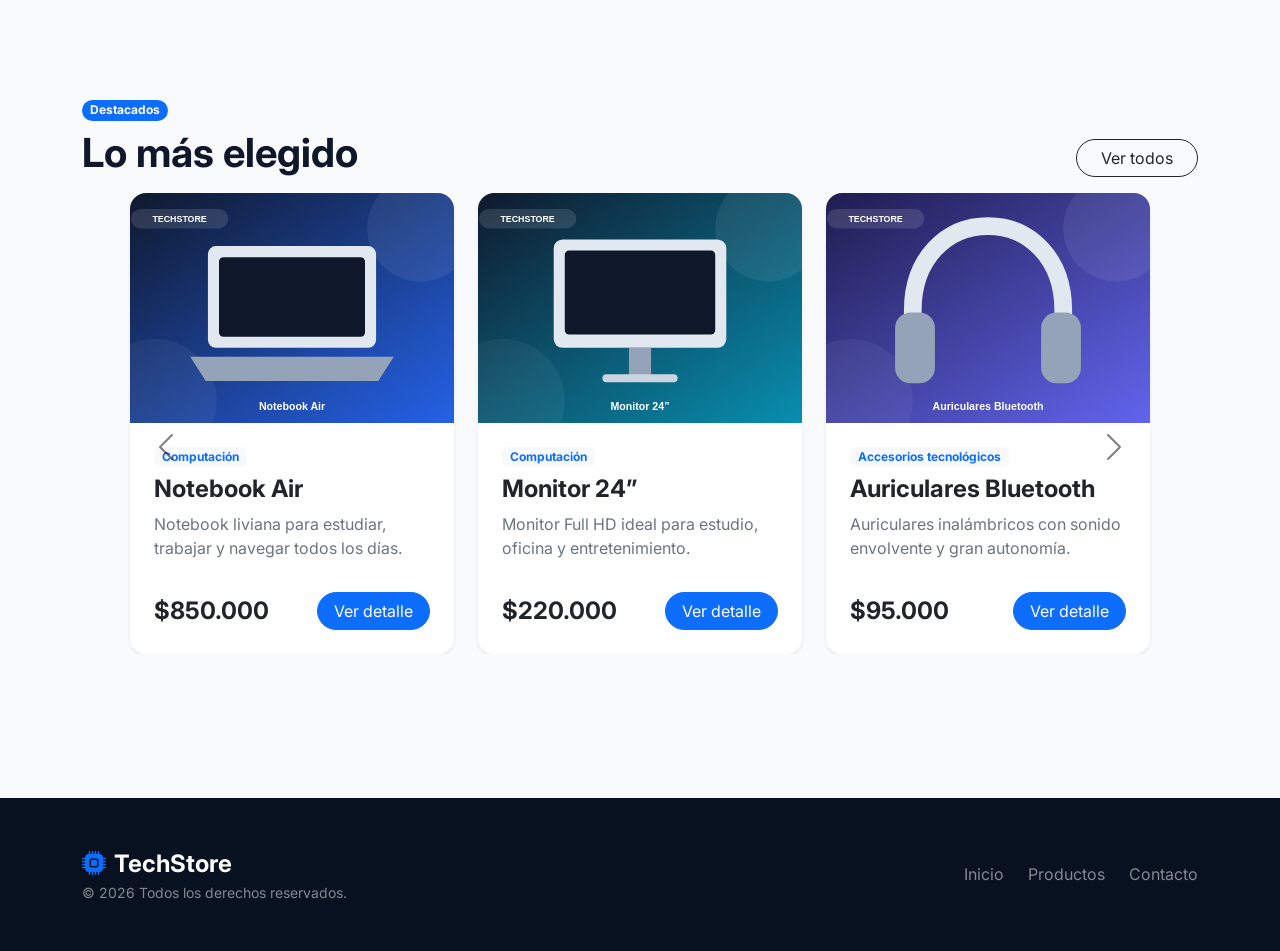
==== commit 9edc375d: "feat: carrusel de productos destacados en inicio.html" ====
--- a/index.html
+++ b/index.html
@@ -301,6 +301,403 @@
           </div>
         </div>
       </section>
+
+      <!-- Intento de carrusel -->
+      <section class="py-5">
+        <div class="container py-4">
+          <div
+            class="d-flex justify-content-between align-items-end flex-wrap gap-3 mb-4"
+          >
+            <div>
+              <span class="badge text-bg-primary rounded-pill mb-2"
+                >Destacados</span
+              >
+              <h2 class="display-6 fw-bold mb-0">Lo más elegido</h2>
+            </div>
+            <a
+              href="categorias.html"
+              class="btn btn-outline-dark rounded-pill px-4"
+              >Ver todos</a
+            >
+
+            <div
+              id="carrusel-productos"
+              class="carousel carousel-dark slide"
+              data-bs-ride="false"
+            >
+              <div class="carousel-inner">
+                <!-- Slide 1 -->
+                <div class="carousel-item active px-5">
+                  <div class="row g-4">
+                    <div class="col-md-6 col-xl-4">
+                      <article
+                        class="card product-card h-100 border-0 shadow-sm rounded-4 overflow-hidden"
+                      >
+                        <img
+                          src="./img/notebook-air.svg"
+                          class="card-img-top bg-light"
+                          alt="Notebook Air"
+                        />
+                        <div class="card-body d-flex flex-column p-4">
+                          <span
+                            class="badge text-bg-light text-primary align-self-start mb-2"
+                            >Computación</span
+                          >
+                          <h3 class="h4 fw-bold">Notebook Air</h3>
+                          <p class="text-secondary">
+                            Notebook liviana para estudiar, trabajar y navegar
+                            todos los días.
+                          </p>
+                          <div
+                            class="d-flex justify-content-between align-items-center mt-auto pt-3"
+                          >
+                            <span class="fs-4 fw-bold">$850.000</span>
+                            <button
+                              class="btn btn-primary rounded-pill px-3"
+                              data-bs-toggle="modal"
+                              data-bs-target="#modal-notebook-air"
+                            >
+                              Ver detalle
+                            </button>
+                          </div>
+                        </div>
+                      </article>
+                    </div>
+                    <div class="col-md-6 col-xl-4">
+                      <article
+                        class="card product-card h-100 border-0 shadow-sm rounded-4 overflow-hidden"
+                      >
+                        <img
+                          src="./img/monitor-24.svg"
+                          class="card-img-top bg-light"
+                          alt="Monitor 24”"
+                        />
+                        <div class="card-body d-flex flex-column p-4">
+                          <span
+                            class="badge text-bg-light text-primary align-self-start mb-2"
+                            >Computación</span
+                          >
+                          <h3 class="h4 fw-bold">Monitor 24”</h3>
+                          <p class="text-secondary">
+                            Monitor Full HD ideal para estudio, oficina y
+                            entretenimiento.
+                          </p>
+                          <div
+                            class="d-flex justify-content-between align-items-center mt-auto pt-3"
+                          >
+                            <span class="fs-4 fw-bold">$220.000</span>
+                            <button
+                              class="btn btn-primary rounded-pill px-3"
+                              data-bs-toggle="modal"
+                              data-bs-target="#modal-monitor-24"
+                            >
+                              Ver detalle
+                            </button>
+                          </div>
+                        </div>
+                      </article>
+                    </div>
+                    <div class="col-md-6 col-xl-4">
+                      <article
+                        class="card product-card h-100 border-0 shadow-sm rounded-4 overflow-hidden"
+                      >
+                        <img
+                          src="./img/headphones-bt.svg"
+                          class="card-img-top bg-light"
+                          alt="Auriculares Bluetooth"
+                        />
+                        <div class="card-body d-flex flex-column p-4">
+                          <span
+                            class="badge text-bg-light text-primary align-self-start mb-2"
+                            >Accesorios tecnológicos</span
+                          >
+                          <h3 class="h4 fw-bold">Auriculares Bluetooth</h3>
+                          <p class="text-secondary">
+                            Auriculares inalámbricos con sonido envolvente y
+                            gran autonomía.
+                          </p>
+                          <div
+                            class="d-flex justify-content-between align-items-center mt-auto pt-3"
+                          >
+                            <span class="fs-4 fw-bold">$95.000</span>
+                            <button
+                              class="btn btn-primary rounded-pill px-3"
+                              data-bs-toggle="modal"
+                              data-bs-target="#modal-auriculares-bluetooth"
+                            >
+                              Ver detalle
+                            </button>
+                          </div>
+                        </div>
+                      </article>
+                    </div>
+                  </div>
+                </div>
+
+                <!-- Slide 2: copiá el bloque de arriba (carousel-item sin "active") con los próximos 3 productos -->
+              </div>
+              <button
+                class="carousel-control-prev mt-5"
+                type="button"
+                data-bs-target="#carrusel-productos"
+                data-bs-slide="prev"
+              >
+                <span
+                  class="carousel-control-prev-icon"
+                  aria-hidden="true"
+                ></span>
+                <span class="visually-hidden">Anterior</span>
+              </button>
+
+              <button
+                class="carousel-control-next mt-5"
+                type="button"
+                data-bs-target="#carrusel-productos"
+                data-bs-slide="next"
+              >
+                <span
+                  class="carousel-control-next-icon"
+                  aria-hidden="true"
+                ></span>
+                <span class="visually-hidden">Siguiente</span>
+              </button>
+            </div>
+          </div>
+        </div>
+      </section>
+
+      <div
+        class="modal fade"
+        id="modal-notebook-air"
+        tabindex="-1"
+        aria-labelledby="title-notebook-air"
+        aria-hidden="true"
+      >
+        <div class="modal-dialog modal-lg modal-dialog-centered">
+          <div
+            class="modal-content border-0 shadow-lg rounded-4 overflow-hidden"
+          >
+            <div class="modal-header border-0">
+              <h2 class="modal-title h4 fw-bold" id="title-notebook-air">
+                Detalle del producto
+              </h2>
+              <button
+                type="button"
+                class="btn-close"
+                data-bs-dismiss="modal"
+                aria-label="Cerrar"
+              ></button>
+            </div>
+            <div class="modal-body p-4">
+              <div class="row g-4 align-items-center">
+                <div class="col-lg-6">
+                  <img
+                    src="./img/notebook-air.svg"
+                    class="modal-product-img rounded-4"
+                    alt="Notebook Air"
+                  />
+                </div>
+                <div class="col-lg-6">
+                  <span class="badge text-bg-primary rounded-pill mb-3"
+                    >Computación</span
+                  >
+                  <h3 class="fw-bold">Notebook Air</h3>
+                  <p class="text-secondary">
+                    Notebook liviana para estudiar, trabajar y navegar todos los
+                    días.
+                  </p>
+                  <ul class="list-group list-group-flush mb-4">
+                    <li class="list-group-item px-0">
+                      <i class="bi bi-check2-circle text-primary me-2"></i
+                      >Pantalla 15,6”
+                    </li>
+                    <li class="list-group-item px-0">
+                      <i class="bi bi-check2-circle text-primary me-2"></i>8 GB
+                      RAM
+                    </li>
+                    <li class="list-group-item px-0">
+                      <i class="bi bi-check2-circle text-primary me-2"></i>SSD
+                      512 GB
+                    </li>
+                    <li class="list-group-item px-0">
+                      <i class="bi bi-check2-circle text-primary me-2"></i>Wi‑Fi
+                      y Bluetooth
+                    </li>
+                  </ul>
+                  <div
+                    class="d-flex flex-column flex-lg-row gap-2 gap-lg-0 justify-content-between align-items-center"
+                  >
+                    <span class="fs-3 fw-bold">$850.000</span>
+                    <button
+                      type="button"
+                      class="btn btn-dark rounded-pill px-4"
+                      data-bs-dismiss="modal"
+                    >
+                      Cerrar
+                    </button>
+                  </div>
+                </div>
+              </div>
+            </div>
+          </div>
+        </div>
+      </div>
+
+      <div
+        class="modal fade"
+        id="modal-monitor-24"
+        tabindex="-1"
+        aria-labelledby="title-monitor-24"
+        aria-hidden="true"
+      >
+        <div class="modal-dialog modal-lg modal-dialog-centered">
+          <div
+            class="modal-content border-0 shadow-lg rounded-4 overflow-hidden"
+          >
+            <div class="modal-header border-0">
+              <h2 class="modal-title h4 fw-bold" id="title-monitor-24">
+                Detalle del producto
+              </h2>
+              <button
+                type="button"
+                class="btn-close"
+                data-bs-dismiss="modal"
+                aria-label="Cerrar"
+              ></button>
+            </div>
+            <div class="modal-body p-4">
+              <div class="row g-4 align-items-center">
+                <div class="col-lg-6">
+                  <img
+                    src="./img/monitor-24.svg"
+                    class="modal-product-img rounded-4"
+                    alt="Monitor 24”"
+                  />
+                </div>
+                <div class="col-lg-6">
+                  <span class="badge text-bg-primary rounded-pill mb-3"
+                    >Computación</span
+                  >
+                  <h3 class="fw-bold">Monitor 24”</h3>
+                  <p class="text-secondary">
+                    Monitor Full HD ideal para estudio, oficina y
+                    entretenimiento.
+                  </p>
+                  <ul class="list-group list-group-flush mb-4">
+                    <li class="list-group-item px-0">
+                      <i class="bi bi-check2-circle text-primary me-2"></i>24
+                      pulgadas
+                    </li>
+                    <li class="list-group-item px-0">
+                      <i class="bi bi-check2-circle text-primary me-2"></i
+                      >Resolución Full HD
+                    </li>
+                    <li class="list-group-item px-0">
+                      <i class="bi bi-check2-circle text-primary me-2"></i>HDMI
+                    </li>
+                    <li class="list-group-item px-0">
+                      <i class="bi bi-check2-circle text-primary me-2"></i
+                      >Diseño sin bordes
+                    </li>
+                  </ul>
+                  <div
+                    class="d-flex flex-column flex-lg-row gap-2 gap-lg-0 justify-content-between align-items-center"
+                  >
+                    <span class="fs-3 fw-bold">$220.000</span>
+                    <button
+                      type="button"
+                      class="btn btn-dark rounded-pill px-4"
+                      data-bs-dismiss="modal"
+                    >
+                      Cerrar
+                    </button>
+                  </div>
+                </div>
+              </div>
+            </div>
+          </div>
+        </div>
+      </div>
+
+      <div
+        class="modal fade"
+        id="modal-auriculares-bluetooth"
+        tabindex="-1"
+        aria-labelledby="title-auriculares-bluetooth"
+        aria-hidden="true"
+      >
+        <div class="modal-dialog modal-lg modal-dialog-centered">
+          <div
+            class="modal-content border-0 shadow-lg rounded-4 overflow-hidden"
+          >
+            <div class="modal-header border-0">
+              <h2
+                class="modal-title h4 fw-bold"
+                id="title-auriculares-bluetooth"
+              >
+                Detalle del producto
+              </h2>
+              <button
+                type="button"
+                class="btn-close"
+                data-bs-dismiss="modal"
+                aria-label="Cerrar"
+              ></button>
+            </div>
+            <div class="modal-body p-4">
+              <div class="row g-4 align-items-center">
+                <div class="col-lg-6">
+                  <img
+                    src="./img/headphones-bt.svg"
+                    class="modal-product-img rounded-4"
+                    alt="Auriculares Bluetooth"
+                  />
+                </div>
+                <div class="col-lg-6">
+                  <span class="badge text-bg-primary rounded-pill mb-3"
+                    >Accesorios tecnológicos</span
+                  >
+                  <h3 class="fw-bold">Auriculares Bluetooth</h3>
+                  <p class="text-secondary">
+                    Auriculares inalámbricos con sonido envolvente y gran
+                    autonomía.
+                  </p>
+                  <ul class="list-group list-group-flush mb-4">
+                    <li class="list-group-item px-0">
+                      <i class="bi bi-check2-circle text-primary me-2"></i
+                      >Bluetooth
+                    </li>
+                    <li class="list-group-item px-0">
+                      <i class="bi bi-check2-circle text-primary me-2"></i
+                      >Micrófono
+                    </li>
+                    <li class="list-group-item px-0">
+                      <i class="bi bi-check2-circle text-primary me-2"></i>Hasta
+                      30 h
+                    </li>
+                    <li class="list-group-item px-0">
+                      <i class="bi bi-check2-circle text-primary me-2"></i>Carga
+                      USB-C
+                    </li>
+                  </ul>
+                  <div
+                    class="d-flex flex-column flex-lg-row gap-2 gap-lg-0 justify-content-between align-items-center"
+                  >
+                    <span class="fs-3 fw-bold">$95.000</span>
+                    <button
+                      type="button"
+                      class="btn btn-dark rounded-pill px-4"
+                      data-bs-dismiss="modal"
+                    >
+                      Cerrar
+                    </button>
+                  </div>
+                </div>
+              </div>
+            </div>
+          </div>
+        </div>
+      </div>
     </main>
 
     <footer class="text-white py-5 mt-5">
@@ -317,7 +714,7 @@
           </div>
         </div>
         <div class="d-flex gap-4">
-          <a href="index.html" class="text-white-50 text-decoration-none"
+          <a href="index.html" class="text-white-50 text-decoration-none active"
             >Inicio</a
           >
           <a href="categorias.html" class="text-white-50 text-decoration-none"
--- a/styles.css
+++ b/styles.css
@@ -98,3 +98,11 @@
   color: white;
   transform: scale(1.1);
 }
+
+.form-check-input:checked {
+  background-color: var(--ts-blue);
+}
+
+.form-check-input {
+  border-color: var(--ts-blue);
+}
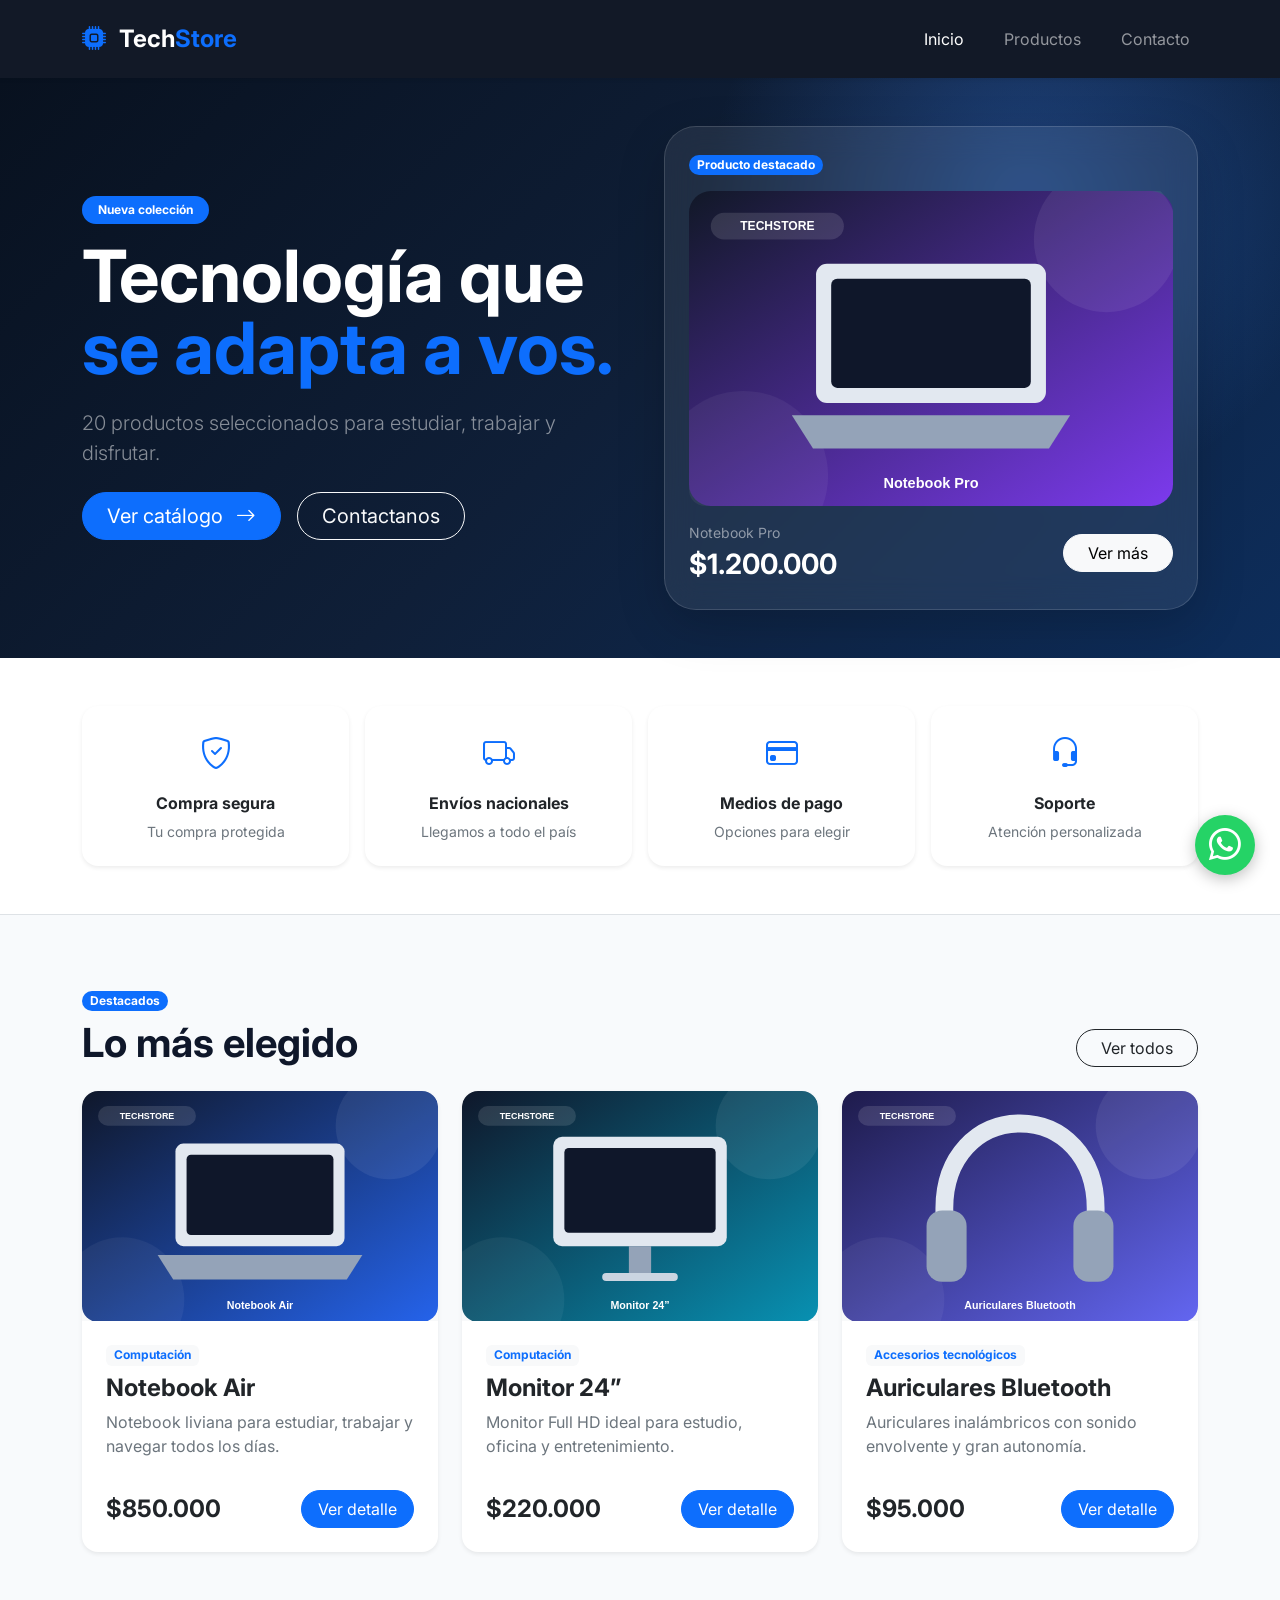
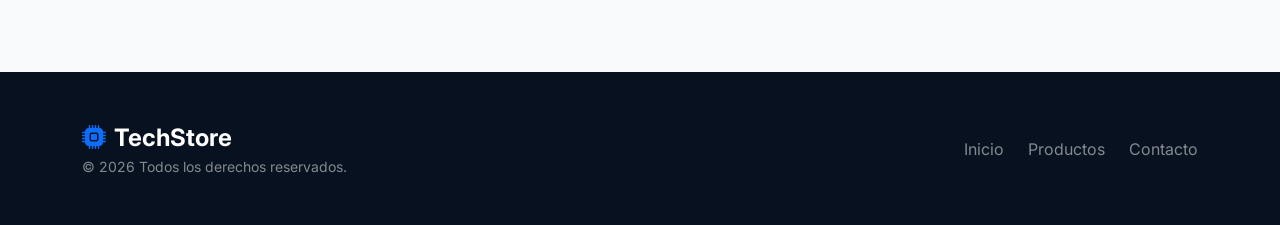
==== commit 7b85b5de: "refactor: remove carousel section from index.html" ====
--- a/index.html
+++ b/index.html
@@ -302,170 +302,6 @@
         </div>
       </section>
 
-      <!-- Intento de carrusel -->
-      <section class="py-5">
-        <div class="container py-4">
-          <div
-            class="d-flex justify-content-between align-items-end flex-wrap gap-3 mb-4"
-          >
-            <div>
-              <span class="badge text-bg-primary rounded-pill mb-2"
-                >Destacados</span
-              >
-              <h2 class="display-6 fw-bold mb-0">Lo más elegido</h2>
-            </div>
-            <a
-              href="categorias.html"
-              class="btn btn-outline-dark rounded-pill px-4"
-              >Ver todos</a
-            >
-
-            <div
-              id="carrusel-productos"
-              class="carousel carousel-dark slide"
-              data-bs-ride="false"
-            >
-              <div class="carousel-inner">
-                <!-- Slide 1 -->
-                <div class="carousel-item active px-5">
-                  <div class="row g-4">
-                    <div class="col-md-6 col-xl-4">
-                      <article
-                        class="card product-card h-100 border-0 shadow-sm rounded-4 overflow-hidden"
-                      >
-                        <img
-                          src="./img/notebook-air.svg"
-                          class="card-img-top bg-light"
-                          alt="Notebook Air"
-                        />
-                        <div class="card-body d-flex flex-column p-4">
-                          <span
-                            class="badge text-bg-light text-primary align-self-start mb-2"
-                            >Computación</span
-                          >
-                          <h3 class="h4 fw-bold">Notebook Air</h3>
-                          <p class="text-secondary">
-                            Notebook liviana para estudiar, trabajar y navegar
-                            todos los días.
-                          </p>
-                          <div
-                            class="d-flex justify-content-between align-items-center mt-auto pt-3"
-                          >
-                            <span class="fs-4 fw-bold">$850.000</span>
-                            <button
-                              class="btn btn-primary rounded-pill px-3"
-                              data-bs-toggle="modal"
-                              data-bs-target="#modal-notebook-air"
-                            >
-                              Ver detalle
-                            </button>
-                          </div>
-                        </div>
-                      </article>
-                    </div>
-                    <div class="col-md-6 col-xl-4">
-                      <article
-                        class="card product-card h-100 border-0 shadow-sm rounded-4 overflow-hidden"
-                      >
-                        <img
-                          src="./img/monitor-24.svg"
-                          class="card-img-top bg-light"
-                          alt="Monitor 24”"
-                        />
-                        <div class="card-body d-flex flex-column p-4">
-                          <span
-                            class="badge text-bg-light text-primary align-self-start mb-2"
-                            >Computación</span
-                          >
-                          <h3 class="h4 fw-bold">Monitor 24”</h3>
-                          <p class="text-secondary">
-                            Monitor Full HD ideal para estudio, oficina y
-                            entretenimiento.
-                          </p>
-                          <div
-                            class="d-flex justify-content-between align-items-center mt-auto pt-3"
-                          >
-                            <span class="fs-4 fw-bold">$220.000</span>
-                            <button
-                              class="btn btn-primary rounded-pill px-3"
-                              data-bs-toggle="modal"
-                              data-bs-target="#modal-monitor-24"
-                            >
-                              Ver detalle
-                            </button>
-                          </div>
-                        </div>
-                      </article>
-                    </div>
-                    <div class="col-md-6 col-xl-4">
-                      <article
-                        class="card product-card h-100 border-0 shadow-sm rounded-4 overflow-hidden"
-                      >
-                        <img
-                          src="./img/headphones-bt.svg"
-                          class="card-img-top bg-light"
-                          alt="Auriculares Bluetooth"
-                        />
-                        <div class="card-body d-flex flex-column p-4">
-                          <span
-                            class="badge text-bg-light text-primary align-self-start mb-2"
-                            >Accesorios tecnológicos</span
-                          >
-                          <h3 class="h4 fw-bold">Auriculares Bluetooth</h3>
-                          <p class="text-secondary">
-                            Auriculares inalámbricos con sonido envolvente y
-                            gran autonomía.
-                          </p>
-                          <div
-                            class="d-flex justify-content-between align-items-center mt-auto pt-3"
-                          >
-                            <span class="fs-4 fw-bold">$95.000</span>
-                            <button
-                              class="btn btn-primary rounded-pill px-3"
-                              data-bs-toggle="modal"
-                              data-bs-target="#modal-auriculares-bluetooth"
-                            >
-                              Ver detalle
-                            </button>
-                          </div>
-                        </div>
-                      </article>
-                    </div>
-                  </div>
-                </div>
-
-                <!-- Slide 2: copiá el bloque de arriba (carousel-item sin "active") con los próximos 3 productos -->
-              </div>
-              <button
-                class="carousel-control-prev mt-5"
-                type="button"
-                data-bs-target="#carrusel-productos"
-                data-bs-slide="prev"
-              >
-                <span
-                  class="carousel-control-prev-icon"
-                  aria-hidden="true"
-                ></span>
-                <span class="visually-hidden">Anterior</span>
-              </button>
-
-              <button
-                class="carousel-control-next mt-5"
-                type="button"
-                data-bs-target="#carrusel-productos"
-                data-bs-slide="next"
-              >
-                <span
-                  class="carousel-control-next-icon"
-                  aria-hidden="true"
-                ></span>
-                <span class="visually-hidden">Siguiente</span>
-              </button>
-            </div>
-          </div>
-        </div>
-      </section>
-
       <div
         class="modal fade"
         id="modal-notebook-air"
